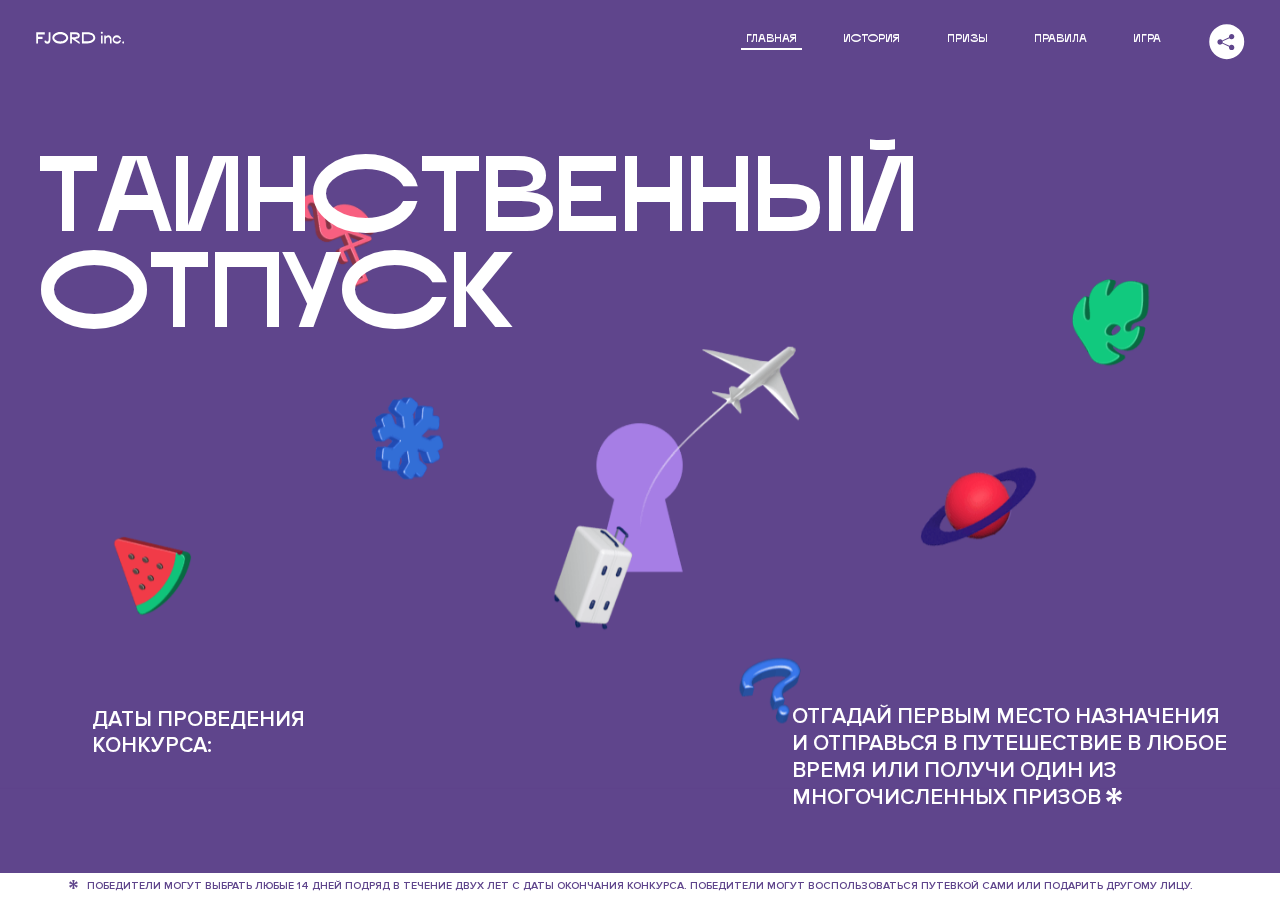
==== 12/index.html @ a3491007 ":heavy_check_mark: Сборка #12" ====
<!DOCTYPE html>
<html lang="ru">
<head>
  <meta charset="UTF-8">
  <meta name="description" content="">
  <meta name="viewport" content="width=device-width, initial-scale=1.0">
  <meta http-equiv="X-UA-Compatible" content="ie=edge">
  <title>Mysterious Vacation</title>
  <link rel="stylesheet" href="css/style.min.css">
<link href="css/style.min.css" rel="stylesheet">  <base href="https://htmlacademy-animation.github.io/554481-magic-vacation-1/12/">
</head>
<body>

  <header class="page-header js-header">
    <div class="page-header__wrapper">
      <a href="#" class="page-header__logo" aria-label="Перейти на страницу FJORD.Inc">
        <svg width="100" height="15" viewBox="0 0 100 15" fill="none" xmlns="http://www.w3.org/2000/svg">
          <path d="M0.26 1.4V14H2.276V8.906H7.334V6.44H2.276V3.848H9.872V1.4H0.26ZM12.733 14.36C15.127 14.36 16.243 12.65 16.243 9.5V1.4H14.263V8.96C14.263 11.21 13.723 11.876 12.733 11.876C11.833 11.876 11.473 11.3 11.347 10.58L9.36702 10.94C9.63702 13.046 10.663 14.36 12.733 14.36ZM18.3918 7.7C18.3918 11.372 22.3878 14.36 27.3198 14.36C32.2518 14.36 36.2478 11.372 36.2478 7.7C36.2478 4.028 32.2518 1.04 27.3198 1.04C22.3878 1.04 18.3918 4.028 18.3918 7.7ZM20.6058 7.7C20.6058 5.378 23.6118 3.524 27.3198 3.524C30.9918 3.524 33.9798 5.378 33.9798 7.7C33.9798 10.004 30.9918 11.858 27.3198 11.858C23.6118 11.858 20.6058 10.004 20.6058 7.7ZM40.403 14V8.906H40.799L49.079 14.702V12.38L44.039 8.906H44.201C47.999 8.906 49.277 7.304 49.277 5.162C49.277 3.092 47.999 1.4 44.201 1.4H38.387V14H40.403ZM43.535 3.722C45.785 3.722 47.045 4.136 47.045 5.432C47.045 6.764 45.785 7.034 43.535 7.034H40.403V3.722H43.535ZM51.6936 1.382V14H57.8676C62.7456 14 66.7236 11.534 66.7236 7.7C66.7236 3.848 62.7456 1.382 57.8676 1.382H51.6936ZM53.7096 11.624V3.722H57.5436C61.5396 3.722 64.4916 5.018 64.4916 7.7C64.4916 10.238 61.5396 11.624 57.5436 11.624H53.7096ZM73.1832 14.018H74.9832V5H73.1832V14.018ZM72.9132 1.976C72.9132 2.57 73.3992 3.092 74.0832 3.092C74.7492 3.092 75.2352 2.57 75.2352 1.976C75.2352 1.382 74.7672 0.805999 74.0832 0.805999C73.3812 0.805999 72.9132 1.382 72.9132 1.976ZM76.7867 14H78.5687V9.104C78.7487 8.006 79.5947 6.962 81.0887 6.962C82.1147 6.962 83.2667 7.448 83.2667 9.554V14H85.0487V9.014C85.0487 6.152 83.2307 4.73 81.3587 4.73C79.9187 4.73 79.0727 5.558 78.5687 6.854V5H76.7867V14ZM90.9898 14.27C93.5098 14.27 95.3818 12.506 95.7238 10.328H94.0498C93.7258 11.3 92.6998 12.02 90.9898 12.02C88.8478 12.02 87.7678 10.922 87.7678 9.59C87.7678 8.24 88.8478 6.962 90.9898 6.962C92.7538 6.962 93.7978 7.844 94.0858 8.924H95.7418C95.4358 6.71 93.6178 4.73 90.9898 4.73C88.0918 4.73 86.1298 7.124 86.1298 9.59C86.1298 12.074 88.1278 14.27 90.9898 14.27ZM97.0693 12.938C97.0693 13.658 97.5553 14.144 98.2753 14.144C98.9953 14.144 99.4813 13.658 99.4813 12.938C99.4813 12.2 98.9953 11.714 98.2753 11.714C97.5553 11.714 97.0693 12.2 97.0693 12.938Z" fill="currentColor"></path>
        </svg>
      </a>
      <button class="page-header__toggler js-menu-toggler" type="button" aria-label="Управление мобильным меню"><span>Меню</span></button>
      <nav class="page-header__nav">
        <div class="page-header__menu js-menu" id="menu">
          <ul>
            <li>
              <a class="js-menu-link active" href="#top" data-href="top">главная</a>
            </li>
            <li>
              <a class="js-menu-link" href="#story" data-href="story">история</a>
            </li>
            <li>
              <a class="js-menu-link" href="#prizes" data-href="prizes">призы</a>
            </li>
            <li>
              <a class="js-menu-link" href="#rules" data-href="rules">правила</a>
            </li>
            <li>
              <a class="js-menu-link" href="#game" data-href="game">игра</a>
            </li>
          </ul>
        </div>
        <div class="page-header__social">
          <div class="social-block js-social-block">
            <button class="social-block__toggler" aria-label="Управлять блоком с социальными кнопками">
              <svg width="26" height="22" viewBox="0 0 27 22" fill="none" xmlns="http://www.w3.org/2000/svg">
                <path d="M19.6721 7.43664C21.6273 7.43664 23.213 5.85095 23.213 3.89566C23.213 1.94037 21.6273 0.354675 19.6721 0.354675C17.7168 0.354675 16.1311 1.94037 16.1311 3.89566C16.1311 4.19968 16.1728 4.49178 16.2458 4.77345L7.21751 8.95527C6.57519 8.05214 5.52303 7.46049 4.33078 7.46049C2.37549 7.46049 0.789795 9.04618 0.789795 11.0015C0.789795 12.9568 2.37549 14.5425 4.33078 14.5425C5.52303 14.5425 6.57668 13.9508 7.21751 13.0477L16.2458 17.2295C16.1743 17.5112 16.1311 17.8033 16.1311 18.1073C16.1311 20.0626 17.7168 21.6483 19.6721 21.6483C21.6273 21.6483 23.213 20.0626 23.213 18.1073C23.213 16.152 21.6273 14.5663 19.6721 14.5663C18.4798 14.5663 17.4262 15.158 16.7853 16.0611L7.75701 11.8793C7.82854 11.5976 7.87176 11.3055 7.87176 11.0015C7.87176 10.6974 7.83003 10.4053 7.75701 10.1237L16.7853 5.94186C17.4262 6.84499 18.4783 7.43664 19.6721 7.43664Z" fill="currentColor"></path>
              </svg>
            </button>
            <ul class="social-block__list">
              <li>
                <a class="social-block__link social-block__link--fb" href="#" aria-label="Мы на Facebook">
                  <svg width="8" height="17" viewBox="0 0 8 17" fill="none" xmlns="http://www.w3.org/2000/svg">
                    <path d="M4.24646 16.9899H1.09275L1.05793 8.49828H0V5.30707H1.05793V3.81124C1.05793 1.42084 2.57654 0 5.21735 0H7.41758V3.18585H5.30841C4.28262 3.18585 4.2478 3.48582 4.2478 4.24914V5.30707H7.42964L7.16716 8.49828H4.2478V16.9899H4.24646Z" fill="currentColor"></path>
                  </svg>
                </a>
              </li>
              <li>
                <a class="social-block__link social-block__link--insta" href="#" aria-label="Мы в Instagram">
                  <svg width="15" height="15" viewBox="0 0 15 15" fill="none" xmlns="http://www.w3.org/2000/svg">
                    <path d="M11.0197 0H4.19806C2.14246 0 0.471191 1.66993 0.471191 3.72285V10.5499C0.471191 12.6082 2.14112 14.2727 4.19806 14.2727H11.0197C13.0753 14.2727 14.7466 12.6082 14.7466 10.5499V3.72285C14.7466 1.67127 13.0753 0 11.0197 0ZM11.0197 12.4849H4.19806C3.13076 12.4849 2.26432 11.6158 2.26432 10.5512V3.72419C2.26432 2.65956 3.13076 1.79715 4.19806 1.79715H11.0197C12.087 1.79715 12.9535 2.6609 12.9535 3.72419V10.5512C12.9535 11.6145 12.087 12.4849 11.0197 12.4849Z" fill="currentColor"></path>
                    <path d="M7.60887 3.11084C5.38989 3.11084 3.58203 4.9187 3.58203 7.14036C3.58203 9.35532 5.38989 11.1645 7.60887 11.1645C9.83053 11.1645 11.6357 9.35666 11.6357 7.14036C11.6357 4.9187 9.83053 3.11084 7.60887 3.11084ZM7.60887 9.36871C6.37551 9.36871 5.37784 8.37372 5.37784 7.14036C5.37784 5.90699 6.37551 4.90665 7.60887 4.90665C8.83822 4.90665 9.84259 5.90833 9.84259 7.14036C9.84392 8.37238 8.83822 9.36871 7.60887 9.36871Z" fill="currentColor"></path>
                    <path d="M11.3573 2.35962C10.8256 2.35962 10.3931 2.79752 10.3931 3.32381C10.3931 3.85546 10.8256 4.29336 11.3573 4.29336C11.8862 4.29336 12.3215 3.85546 12.3215 3.32381C12.3215 2.79752 11.8862 2.35962 11.3573 2.35962Z" fill="currentColor"></path>
                  </svg>
                </a>
              </li>
              <li>
                <a class="social-block__link social-block__link--vk" href="#" aria-label="Мы ВКонтакте">
                  <svg width="17" height="10" viewBox="0 0 17 10" fill="none" xmlns="http://www.w3.org/2000/svg">
                    <path d="M14.1234 4.9002C14.1234 4.9002 16.3623 1.72708 16.5866 0.680242C16.6595 0.312285 16.4947 0.103188 16.1069 0.103188C16.1069 0.103188 14.8193 0.103188 14.168 0.103188C13.7235 0.103188 13.5587 0.293278 13.4235 0.579768C13.4235 0.579768 12.3724 2.82553 11.0969 4.24712C10.6861 4.70333 10.4781 4.84318 10.2511 4.84318C10.0646 4.84318 9.98625 4.6911 9.98625 4.27834V0.649016C9.98625 0.147997 9.92545 0.00135496 9.5066 0.00135496H6.39628C6.15578 0.00135496 6.0085 0.134417 6.0085 0.324506C6.0085 0.801084 6.73406 0.908351 6.73406 2.20231V4.87305C6.73406 5.40529 6.70569 5.61575 6.45303 5.61575C5.78016 5.61575 4.19528 3.30618 3.30623 0.678887C3.12923 0.145282 2.93737 0 2.43475 0H0.486409C0.205373 0 0 0.190085 0 0.476576C0 0.991172 0.60666 3.40801 2.99277 6.64358C4.59927 8.8201 6.70569 10 8.60269 10C9.76196 10 10.0416 9.80312 10.0416 9.31432V7.63883C10.0416 7.22607 10.2065 7.04956 10.4429 7.04956C10.7078 7.04956 11.1847 7.13238 12.2805 8.22268C13.5843 9.47862 13.6762 10 14.3896 10H16.5676C16.7919 10 17 9.89273 17 9.52342C17 9.02919 16.3623 8.15343 15.384 7.10659C14.9801 6.56755 14.3302 5.98914 14.1248 5.72301C13.8275 5.40801 13.9154 5.23014 14.1234 4.9002Z" fill="currentColor"></path>
                  </svg>
                </a>
              </li>
            </ul>
          </div>
        </div>
      </nav>
    </div>
  </header>

  <main class="page-content">

    <section class="animation-screen"></section>

    <section class="screen screen--hidden screen--intro js-scrollspy" id="top">
      <div class="screen__wrapper">
        <div class="intro">
          <h1 class="intro__title">Таинственный отпуск</h1>
          <div class="intro__content">
            <div class="intro__info">
              <p class="intro__label">Даты проведения конкурса:</p>
              <p class="intro__date">01 — 31.05 / 2020</p>
            </div>
            <div class="intro__message">
              <p>
                Отгадай первым место назначения и&nbsp;отправься в&nbsp;путешествие в&nbsp;любое время или получи один из многочисленных призов
                <svg width="16" height="16" viewBox="0 0 10 10" fill="none" xmlns="http://www.w3.org/2000/svg">
                  <path d="M0 6.35337L3.90271 4.99012L0 3.64663L1.34615 1.32374L4.44287 4.01073L3.67364 0H6.34615L5.57692 4.01073L8.65385 1.32374L10 3.64663L6.13405 4.99012L10 6.35337L8.65385 8.65651L5.57692 5.98927L6.34615 10H3.67364L4.44287 5.96952L1.34615 8.65651L0 6.35337Z" fill="currentColor"></path>
                </svg>
              </p>
            </div>
          </div>
        </div>
      </div>
      <div class="screen__footer js-footer">
        <button class="screen__footer-enlarge js-footer-toggler" type="button" aria-label="Показать сообщение">
          <svg width="10" height="10" viewBox="0 0 10 10" fill="none" xmlns="http://www.w3.org/2000/svg">
            <path d="M0 6.35337L3.90271 4.99012L0 3.64663L1.34615 1.32374L4.44287 4.01073L3.67364 0H6.34615L5.57692 4.01073L8.65385 1.32374L10 3.64663L6.13405 4.99012L10 6.35337L8.65385 8.65651L5.57692 5.98927L6.34615 10H3.67364L4.44287 5.96952L1.34615 8.65651L0 6.35337Z" fill="currentColor"></path>
          </svg>
        </button>
        <button class="screen__footer-collapse js-footer-toggler" type="button" aria-label="Скрыть сообщение">
          <svg width="13" height="13" viewBox="0 0 13 13" fill="none" xmlns="http://www.w3.org/2000/svg">
            <line x1="12.3536" y1="0.353553" x2="0.738349" y2="11.9688" stroke="currentColor"></line>
            <line x1="0.738319" y1="0.539925" x2="12.3535" y2="12.1551" stroke="currentColor"></line>
          </svg>
        </button>
        <div class="screen__footer-wrapper">
          <div class="screen__footer-announce">
            <p class="screen__footer-label">Даты проведения конкурса:</p>
            <p class="screen__footer-date">01 — 31.05 / 2020</p>
          </div>
          <div class="screen__footer-note">
            <p>
              <svg width="10" height="10" viewBox="0 0 10 10" fill="none" xmlns="http://www.w3.org/2000/svg">
                <path d="M0 6.35337L3.90271 4.99012L0 3.64663L1.34615 1.32374L4.44287 4.01073L3.67364 0H6.34615L5.57692 4.01073L8.65385 1.32374L10 3.64663L6.13405 4.99012L10 6.35337L8.65385 8.65651L5.57692 5.98927L6.34615 10H3.67364L4.44287 5.96952L1.34615 8.65651L0 6.35337Z" fill="currentColor"></path>
              </svg>
              <span>Победители могут выбрать любые 14 дней подряд в&nbsp;течение двух лет с&nbsp;даты окончания конкурса. Победители могут воспользоваться путевкой сами или подарить другому лицу.</span>
            </p>
          </div>
        </div>
      </div>
    </section>

    <section class="screen screen--hidden screen--story js-scrollspy" id="story">

      <div class="slider swiper-container js-slider">

        <div class="swiper-wrapper">

          <div class="slider__item swiper-slide">
            <h2 class="slider__item-title">История</h2>
            <p class="slider__item-text">Джеймс Таргет был основателем компании &laquo;Fjord Inc.&raquo;. С&nbsp;1965 года &laquo;Fjord Inc.&raquo; прославилась надёжными и&nbsp;удобными чемоданами и&nbsp;аксессуарами для туристов.</p>
          </div>

          <div class="slider__item swiper-slide">
            <p class="slider__item-text">Когда Джеймсу было 7&nbsp;лет, в&nbsp;их&nbsp;доме гостил дядюшка и&nbsp;развлекал детей рассказами о&nbsp;своей поездке в&nbsp;место, показавшееся малышу Таргету невероятным. Тогда Джеймс решил, что однажды посетит его, но&nbsp;не&nbsp;будет рассказывать о&nbsp;мечте, пока не&nbsp;осуществит.</p>
          </div>

          <div class="slider__item swiper-slide">
            <p class="slider__item-text">Джеймс Таргет стал увлеченным путешественником. Он&nbsp;посетил 5&nbsp;континентов, 126&nbsp;стран.</p>
          </div>

          <div class="slider__item swiper-slide">
            <p class="slider__item-text">Он&nbsp;сплавлялся по&nbsp;Амазонке и&nbsp;погружался в&nbsp;пещеры Франции, медитировал в&nbsp;горах Тибета и&nbsp;пожимал руку вождя племени Акугауа.</p>
          </div>

          <div class="slider__item swiper-slide">
            <p class="slider__item-text">Из&nbsp;своих поездок Джеймс Таргет привозил идеи, как сделать свои чемоданы &laquo;Fjord Inc.&raquo; удобными и&nbsp;приспособленными к&nbsp;разным дорожным условиям.</p>
          </div>

          <div class="slider__item swiper-slide">
            <p class="slider__item-text">Всё это время Джеймс не&nbsp;оставлял идею поездки своей мечты. Однако, как только он&nbsp;брался за&nbsp;планирование, возникали препятствия, не&nbsp;позволяющие отправиться туда.</p>
          </div>

          <div class="slider__item swiper-slide">
            <p class="slider__item-text">В&nbsp;возрасте 67&nbsp;лет Джеймс Таргет попал под лавину и&nbsp;погиб. В&nbsp;своём завещании он&nbsp;поручил отправить в&nbsp;заветное путешествие трёх смельчаков, единых с&nbsp;ним духом.</p>
          </div>

          <div class="slider__item swiper-slide">
            <p class="slider__item-text">Тех, кто сможет узнать таинственное место, задавая вопросы специально обученному ИИ&nbsp;&laquo;Соне&raquo;, ждет фантастическое путешествие.</p>
          </div>
        </div>
        <div class="slider__controls">
          <button class="slider__control slider__control--prev js-control-prev" type="button" aria-label="Показать предыдущую историю">
            <svg width="12" height="22" viewBox="0 0 12 22" fill="none" xmlns="http://www.w3.org/2000/svg">
              <path d="M11 1L1 11L11 21" stroke="currentColor" stroke-width="2" stroke-linejoin="round"></path>
            </svg>
          </button>
          <button class="slider__control slider__control--next js-control-next" type="button" aria-label="Показать следующую историю">
            <svg width="12" height="22" viewBox="0 0 12 22" fill="none" xmlns="http://www.w3.org/2000/svg">
              <path d="M1 1L11 11L1 21" stroke="currentColor" stroke-width="2" stroke-linejoin="round"></path>
            </svg>
          </button>
        </div>
        <div class="slider__pagination swiper-pagination"></div>
      </div>
    </section>

    <section class="screen screen--hidden screen--prizes js-scrollspy" id="prizes">
      <div class="screen__wrapper">
        <div class="prizes">
          <h2 class="prizes__title">ПРизы</h2>
          <div class="prizes__lead">
            <p>Найди ответ и&nbsp;получи один из&nbsp;призов:</p>
          </div>
          <ul class="prizes__list">
            <li id="journeys" class="prizes__item prizes__item--journeys prizes__item--translate prizes__item--hide-desc">
              <div class="prizes__icon">
                <svg xmlns="http://www.w3.org/2000/svg" xmlns:xlink="http://www.w3.org/1999/xlink" viewBox="0 0 350 330">
                  <animate id="journeysAnimation" begin="indefinite"></animate>
                  <g id="background">
                    <path d="M289.94 327.88H244.88L212.8 296.58C212.459 296.292 212.027 296.134 211.58 296.134C211.133 296.134 210.701 296.292 210.36 296.58L200.16 306.81C199.847 307.08 199.448 307.229 199.035 307.229C198.622 307.229 198.223 307.08 197.91 306.81L178.91 286.64C178.477 286.273 177.928 286.072 177.36 286.072C176.792 286.072 176.243 286.273 175.81 286.64L149.39 312.28C149.078 312.552 148.679 312.702 148.265 312.702C147.851 312.702 147.452 312.552 147.14 312.28L144.51 309.36C144.195 309.071 143.783 308.911 143.355 308.911C142.927 308.911 142.515 309.071 142.2 309.36L124.63 329H80.78" fill="none" stroke="#fff" stroke-linecap="round" stroke-miterlimit="10" stroke-width="2">
                      <animate attributeName="d" dur="0.5s" begin="cabinMove.begin + 2s" values="M 289.94 327.88 L 244.88 327.88 L 212.8 296.58 C 212.459 296.292 212.027 296.134 211.58 296.134 C 211.133 296.134 210.701 296.292 210.36 296.58 L 200.16 306.81 C 199.848 307.08 199.448 307.229 199.035 307.229 C 198.622 307.229 198.222 307.08 197.91 306.81 C 191.577 300.087 185.243 293.363 178.91 286.64 C 178.477 286.274 177.927 286.072 177.36 286.072 C 176.793 286.072 176.243 286.274 175.81 286.64 C 167.003 295.187 158.197 303.733 149.39 312.28 C 149.079 312.552 148.679 312.702 148.265 312.702 C 147.851 312.702 147.451 312.552 147.14 312.28 C 146.263 311.307 145.387 310.333 144.51 309.36 C 144.195 309.071 143.782 308.911 143.355 308.911 C 142.928 308.911 142.515 309.071 142.2 309.36 C 136.343 315.907 130.487 322.453 124.63 329 L 80.78 329;
                          M 289.94 328 L 271.982 328 L 254.024 328 C 248.038 328 242.052 328 236.066 328 C 230.08 328 224.094 328 218.108 328 L 200.15 328 C 199.29 328 198.59 328 197.9 328 C 191.567 328 185.233 328 178.9 328 C 178.525 328 178.198 328 177.905 328 C 177.612 328 177.353 328 177.114 328 C 176.874 328 176.655 328 176.44 328 C 176.226 328 176.018 328 175.8 328 C 165.033 328 154.267 328 143.5 328 C 143.282 328 143.085 328 142.904 328 C 142.722 328 142.557 328 142.403 328 C 142.249 328 142.106 328 141.97 328 C 141.834 328 141.704 328 141.575 328 C 141.447 328 141.32 328 141.19 328 L 80.78 328" fill="freeze"></animate>
                    </path>
                  </g>
                  <g id="clouds">
                    <g id="left">
                      <animate attributeType="CSS" attributeName="opacity" values="0; 1; 0" dur="1.5s" begin="cabinMove.begin" fill="freeze"></animate>
                      <path d="M236.18 105.66H299.09" stroke="white" stroke-width="2" stroke-miterlimit="10" stroke-linecap="round" fill="none">
                        <animateTransform attributeName="transform" type="translate" values="0 0; -200 0" dur="1.5s" begin="cabinMove.begin" fill="freeze"></animateTransform>
                      </path>
                      <path d="M209 95.4H244.29C244.29 92.1113 245.596 88.9573 247.922 86.6319C250.247 84.3064 253.401 83 256.69 83C259.979 83 263.133 84.3064 265.458 86.6319C267.784 88.9573 269.09 92.1113 269.09 95.4H287.02" stroke="white" stroke-width="2" stroke-miterlimit="10" stroke-linecap="round" fill="none">
                        <animateTransform attributeName="transform" type="translate" values="0 0; -210 0" dur="1.5s" begin="cabinMove.begin" fill="freeze"></animateTransform>
                      </path>
                    </g>
                    <g id="right" opacity="0">
                      <animate attributeType="CSS" attributeName="opacity" values="0; 1; 0;" dur="1.5s" begin="cabinMove.begin + 1s" fill="freeze"></animate>
                      <path d="M258.96 93.19H298.74" stroke="white" stroke-width="2" stroke-miterlimit="10" stroke-linecap="round">
                        <animateTransform attributeName="transform" type="translate" values="0 0; -210 0" dur="1.5s" begin="cabinMove.begin + 1s" fill="freeze"></animateTransform>
                      </path>
                      <path d="M278.75 82.91H251.39C251.39 79.6213 250.084 76.4673 247.758 74.1419C245.433 71.8164 242.279 70.51 238.99 70.51C235.701 70.51 232.547 71.8164 230.222 74.1419C227.896 76.4673 226.59 79.6213 226.59 82.91H208.65" stroke="white" stroke-width="2" stroke-miterlimit="10" stroke-linecap="round" fill="none">
                        <animateTransform attributeName="transform" type="translate" values="0 0; -200 0" dur="1.5s" begin="cabinMove.begin + 1s" fill="freeze"></animateTransform>
                      </path>
                      <path d="M287.01 82.91H309.21" stroke="white" stroke-width="2" stroke-miterlimit="10" stroke-linecap="round">
                        <animateTransform attributeName="transform" type="translate" values="0 0; -200 0" dur="1.5s" begin="cabinMove.begin + 1s" fill="freeze"></animateTransform>
                      </path>
                    </g>
                  </g>
                  <g id="cabin">
                    <animateTransform id="cabinMove" attributeName="transform" type="scale" values="1 1; 1 0.99; 1 1" dur="1.4s" repeatCount="2" fill="freeze" begin="journeysAnimation.begin"></animateTransform>
                    <path id="cabin" d="M175.44 249.28H223.8C226.863 249.278 229.831 248.216 232.201 246.275C234.57 244.334 236.195 241.633 236.8 238.63L240.54 220.31H172.36V246.2C172.363 247.016 172.688 247.798 173.265 248.375C173.842 248.952 174.624 249.277 175.44 249.28V249.28Z" stroke="white" fill="none" stroke-width="2" stroke-linecap="round" stroke-linejoin="round">
                      <animate attributeType="CSS" attributeName="opacity" values="1; 0" dur="0.3s" begin="cabinMove.begin + 2s" fill="freeze"></animate>
                    </path>
                    <path id="door" d="M235.79,241.69h-9.22a8.31,8.31,0,0,1-8.28-8.31V220.31" fill="none" stroke="#fff" stroke-linecap="round" stroke-miterlimit="10" stroke-width="2">
                      <animate attributeType="CSS" attributeName="opacity" values="1; 0" dur="0.3s" begin="cabinMove.begin + 2s" fill="freeze"></animate>
                    </path>
                    <path id="left-window" d="M185.64 231.88h-2.05a3.45 3.45 0 00-3.43 3.45v2.92a3.45 3.45 0 003.43 3.45h2.05a3.45 3.45 0 003.43-3.45v-2.92a3.45 3.45 0 00-3.43-3.45z" fill="none" stroke="#fff" stroke-linecap="round" stroke-linejoin="round" stroke-width="2">
                      <animate attributeType="CSS" attributeName="opacity" values="1; 0" dur="0.3s" begin="cabinMove.begin + 2s" fill="freeze"></animate>
                    </path>
                    <path id="right-window" d="M204.25 231.88h-2.05a3.45 3.45 0 00-3.43 3.45v2.92a3.45 3.45 0 003.43 3.45h2.05a3.45 3.45 0 003.43-3.45v-2.92a3.44 3.44 0 00-3.43-3.45z" fill="none" stroke="white" stroke-width="2" stroke-linecap="round" stroke-linejoin="round">
                      <animate attributeName="d" begin="cabinMove.begin + 2s" dur="0.5s" values="M 204.25 233.502 C 204.25 233.394 204.25 233.286 204.25 233.178 L 204.25 232.853 C 204.25 232.745 204.25 232.637 204.25 232.529 C 204.25 232.421 204.25 232.313 204.25 232.204 L 204.25 231.88 C 204.25 231.88 204.25 231.88 204.25 231.88 C 203.567 231.88 202.883 231.88 202.2 231.88 L 202.2 234.8 C 202.883 234.8 203.567 234.8 204.25 234.8 C 204.25 234.692 204.25 234.584 204.25 234.476 L 204.25 234.151 L 204.25 233.827 C 204.25 233.719 204.25 233.61 204.25 233.502;
                          M 245.484 220.254 C 242.202 216.961 240.355 212.499 240.35 207.85 L 240.35 170 C 240.355 165.351 242.202 160.889 245.484 157.596 C 248.765 154.303 253.221 152.441 257.87 152.42 L 275 152.42 C 279.647 152.444 284.1 154.307 287.38 157.6 C 290.659 160.892 292.505 165.353 292.51 170 L 292.51 207.83 C 292.507 212.48 290.663 216.944 287.384 220.24 C 284.105 223.537 279.65 225.404 275 225.43 L 275 225.43 L 257.87 225.43 C 253.221 225.409 248.765 223.547 245.484 220.254" fill="freeze"></animate>
                    </path>
                  </g>
                  <g id="wind">
                    <animate attributeType="CSS" attributeName="opacity" values="1; 0" dur="0.3s" begin="cabinMove.begin + 2.1s" fill="freeze"></animate>
                    <line x1="106.25" y1="179.49" x2="84.05" y2="179.49" fill="none" stroke="#fff" stroke-linecap="round" stroke-miterlimit="10" stroke-width="2">
                      <animate repeatCount="indefinite" attributeName="x2" dur="0.2s" begin="cabinMove.begin" values="84.05; 90; 84.05"></animate>
                    </line>
                    <line x1="106.25" y1="201.23" x2="84.05" y2="201.23" fill="none" stroke="#fff" stroke-linecap="round" stroke-miterlimit="10" stroke-width="2">
                      <animate repeatCount="indefinite" attributeName="x2" dur="0.2s" begin="cabinMove.begin + 0.1s" values="84.05; 90; 84.05"></animate>
                    </line>
                    <line x1="106.25" y1="190.98" x2="68.77" y2="190.98" fill="none" stroke="#fff" stroke-linecap="round" stroke-miterlimit="10" stroke-width="2">
                      <animate repeatCount="indefinite" attributeName="x2" dur="0.2s" begin="cabinMove.begin + 0.1s" values="68.77; 72; 68.77"></animate>
                    </line>
                  </g>
                  <g id="backTail">
                    <animate attributeType="CSS" attributeName="opacity" values="1; 0" dur="0.3s" begin="cabinMove.begin + 2.1s" fill="freeze"></animate>
                    <animateTransform attributeName="transform" type="translate" values="0 0; 0 -3; 0 0; 0 3; 0 0" dur="2s" repeatCount="2" begin="cabinMove.begin"></animateTransform>
                    <path d="M123.23,173.34h9.16a3.29,3.29,0,0,1,3.29,3.3v5.71a3.29,3.29,0,0,1-3.29,3.3H115.57a1.32,1.32,0,0,1-1.32-1.32v-2a9,9,0,0,1,9-9" fill="#068e4d"></path>
                    <path d="M123.23,173.34h9.16a3.29,3.29,0,0,1,3.29,3.3v5.71a3.29,3.29,0,0,1-3.29,3.3H115.57a1.32,1.32,0,0,1-1.32-1.32v-2A9,9,0,0,1,123.23,173.34Z" fill="none" stroke="#fff" stroke-linecap="round" stroke-linejoin="round" stroke-width="2"></path>
                    <path d="M123.23,207.39h9.16a3.29,3.29,0,0,0,3.29-3.3v-5.71a3.29,3.29,0,0,0-3.29-3.3H115.57a1.32,1.32,0,0,0-1.32,1.32v2a9,9,0,0,0,9,9" fill="#068e4d"></path>
                    <path d="M123.23,207.39h9.16a3.29,3.29,0,0,0,3.29-3.3v-5.71a3.29,3.29,0,0,0-3.29-3.3H115.57a1.32,1.32,0,0,0-1.32,1.32v2A9,9,0,0,0,123.23,207.39Z" fill="none" stroke="#fff" stroke-linecap="round" stroke-linejoin="round" stroke-width="2"></path>
                    <path d="M123.23,173.34h9.16a3.29,3.29,0,0,1,3.29,3.3v5.71a3.29,3.29,0,0,1-3.29,3.3H115.57a1.32,1.32,0,0,1-1.32-1.32v-2a9,9,0,0,1,9-9" fill="#068e4d"></path>
                    <path d="M123.23,173.34h9.16a3.29,3.29,0,0,1,3.29,3.3v5.71a3.29,3.29,0,0,1-3.29,3.3H115.57a1.32,1.32,0,0,1-1.32-1.32v-2A9,9,0,0,1,123.23,173.34Z" fill="none" stroke="#fff" stroke-linecap="round" stroke-linejoin="round" stroke-width="2"></path>
                    <path d="M123.23,207.39h9.16a3.29,3.29,0,0,0,3.29-3.3v-5.71a3.29,3.29,0,0,0-3.29-3.3H115.57a1.32,1.32,0,0,0-1.32,1.32v2a9,9,0,0,0,9,9" fill="#068e4d"></path>
                    <path d="M123.23,207.39h9.16a3.29,3.29,0,0,0,3.29-3.3v-5.71a3.29,3.29,0,0,0-3.29-3.3H115.57a1.32,1.32,0,0,0-1.32,1.32v2A9,9,0,0,0,123.23,207.39Z" fill="none" stroke="#fff" stroke-linecap="round" stroke-linejoin="round" stroke-width="2"></path>
                  </g>
                  <g id="baloon">
                    <animate attributeType="CSS" attributeName="opacity" values="1; 0" dur="0.3s" begin="cabinMove.begin + 2.1s" fill="freeze"></animate>
                    <path d="M205,227.08c43.38,0,74.86-15.55,74.86-37s-31.48-37-74.86-37c-27.94,0-55.36,13.53-73.46,24.87a14.3,14.3,0,0,0,0,24.21c18.09,11.33,45.52,24.87,73.46,24.87" fill="#068e4d"></path>
                    <path d="M205,227.08c43.38,0,74.86-15.55,74.86-37s-31.48-37-74.86-37c-27.94,0-55.36,13.53-73.46,24.87a14.3,14.3,0,0,0,0,24.21C149.63,213.54,177.06,227.08,205,227.08Z" fill="none" stroke="#fff" stroke-width="2"></path>
                    <path d="M204.99 190.43C176.76 190.43 148.93 181.85 132.19 186.09C128.24 187.09 126.19 188.75 126.11 190.43C126.028 188.159 126.546 185.908 127.612 183.901C128.678 181.894 130.253 180.204 132.18 179C148.92 168.5 176.76 154.32 204.99 154.32C249.8 154.32 278.63 170.32 278.63 190.07C278.63 190.19 278.63 190.31 278.63 190.44C278.26 182.49 249.52 190.43 204.99 190.43Z" fill="#36E69A"></path>
                    <path d="M132.18,186.12c16.74-4.27,44.58-10,72.81-10,44.53,0,73.26,6.43,73.61,14.38,0,0.17,0,.34,0,0.51-0.85,7.86-29.45,14.17-73.6,14.17-28.23,0-56.07-5.76-72.81-10-3.79-1-5.79-2.53-6-4.13l0-.51c0.13-1.69,2.15-3.36,6.1-4.37" fill="#25b774">
                      <animate attributeName="d" dur="2s" begin="cabinMove.begin" repeatCount="2" values="M 132.18 186.12 C 148.92 181.85 176.76 176.12 204.99 176.12 C 249.52 176.12 278.25 182.55 278.6 190.5 C 278.6 190.67 278.6 190.84 278.6 191.01 C 277.75 198.87 249.15 205.18 205 205.18 C 176.77 205.18 148.93 199.42 132.19 195.18 C 128.4 194.18 126.4 192.65 126.19 191.05 L 126.19 190.54 C 126.32 188.85 128.34 187.18 132.29 186.17;
                          M 131.99 186 C 148.73 181.73 175.27 184 203.5 184 C 248.03 184 278.06 182.43 278.41 190.38 C 278.41 190.55 278.41 190.72 278.41 190.89 C 277.56 198.75 247.66 213.06 203.51 213.06 C 175.28 213.06 148.74 199.3 132 195.06 C 128.21 194.06 126.21 192.53 126 190.93 L 126 190.42 C 126.13 188.73 128.15 187.06 132.1 186.05;
                          M 132.18 186.12 C 148.92 181.85 176.76 176.12 204.99 176.12 C 249.52 176.12 278.25 182.55 278.6 190.5 C 278.6 190.67 278.6 190.84 278.6 191.01 C 277.75 198.87 249.15 205.18 205 205.18 C 176.77 205.18 148.93 199.42 132.19 195.18 C 128.4 194.18 126.4 192.65 126.19 191.05 L 126.19 190.54 C 126.32 188.85 128.34 187.18 132.29 186.17;
                          M 131.99 186 C 148.73 181.73 176.77 170 205 170 C 249.53 170 278.06 182.43 278.41 190.38 C 278.41 190.55 278.41 190.72 278.41 190.89 C 277.56 198.75 249.16 199.06 205.01 199.06 C 176.78 199.06 148.74 199.3 132 195.06 C 128.21 194.06 126.21 192.53 126 190.93 L 126 190.42 C 126.13 188.73 128.15 187.06 132.1 186.05;
                          M 132.18 186.12 C 148.92 181.85 176.76 176.12 204.99 176.12 C 249.52 176.12 278.25 182.55 278.6 190.5 C 278.6 190.67 278.6 190.84 278.6 191.01 C 277.75 198.87 249.15 205.18 205 205.18 C 176.77 205.18 148.93 199.42 132.19 195.18 C 128.4 194.18 126.4 192.65 126.19 191.05 L 126.19 190.54 C 126.32 188.85 128.34 187.18 132.29 186.17" fill="freeze"></animate>
                    </path>
                  </g>
                  <g id="frontTail">
                    <animate attributeType="CSS" attributeName="opacity" values="1; 0" dur="0.3s" begin="cabinMove.begin + 2.1s" fill="freeze"></animate>
                    <animateTransform attributeName="transform" type="translate" values="0 0; 0 3; 0 0; 0 -3; 0 0" dur="2s" repeatCount="2" begin="cabinMove.begin"></animateTransform>
                    <path d="M123.23,173.34h9.16a3.29,3.29,0,0,1,3.29,3.3v5.71a3.29,3.29,0,0,1-3.29,3.3H115.57a1.32,1.32,0,0,1-1.32-1.32v-2a9,9,0,0,1,9-9" fill="#068e4d"></path>
                    <path d="M123.23,173.34h9.16a3.29,3.29,0,0,1,3.29,3.3v5.71a3.29,3.29,0,0,1-3.29,3.3H115.57a1.32,1.32,0,0,1-1.32-1.32v-2A9,9,0,0,1,123.23,173.34Z" fill="none" stroke="#fff" stroke-linecap="round" stroke-linejoin="round" stroke-width="2"></path>
                    <path d="M123.23,207.39h9.16a3.29,3.29,0,0,0,3.29-3.3v-5.71a3.29,3.29,0,0,0-3.29-3.3H115.57a1.32,1.32,0,0,0-1.32,1.32v2a9,9,0,0,0,9,9" fill="#068e4d"></path>
                    <path d="M123.23,207.39h9.16a3.29,3.29,0,0,0,3.29-3.3v-5.71a3.29,3.29,0,0,0-3.29-3.3H115.57a1.32,1.32,0,0,0-1.32,1.32v2A9,9,0,0,0,123.23,207.39Z" fill="none" stroke="#fff" stroke-linecap="round" stroke-linejoin="round" stroke-width="2"></path>
                    <path d="M123.23,173.34h9.16a3.29,3.29,0,0,1,3.29,3.3v5.71a3.29,3.29,0,0,1-3.29,3.3H115.57a1.32,1.32,0,0,1-1.32-1.32v-2a9,9,0,0,1,9-9" fill="#068e4d"></path>
                    <path d="M123.23,173.34h9.16a3.29,3.29,0,0,1,3.29,3.3v5.71a3.29,3.29,0,0,1-3.29,3.3H115.57a1.32,1.32,0,0,1-1.32-1.32v-2A9,9,0,0,1,123.23,173.34Z" fill="none" stroke="#fff" stroke-linecap="round" stroke-linejoin="round" stroke-width="2"></path>
                    <path d="M123.23,207.39h9.16a3.29,3.29,0,0,0,3.29-3.3v-5.71a3.29,3.29,0,0,0-3.29-3.3H115.57a1.32,1.32,0,0,0-1.32,1.32v2a9,9,0,0,0,9,9" fill="#068e4d"></path>
                    <path d="M123.23,207.39h9.16a3.29,3.29,0,0,0,3.29-3.3v-5.71a3.29,3.29,0,0,0-3.29-3.3H115.57a1.32,1.32,0,0,0-1.32,1.32v2A9,9,0,0,0,123.23,207.39Z" fill="none" stroke="#fff" stroke-linecap="round" stroke-linejoin="round" stroke-width="2"></path>
                  </g>
                  <g id="scene2" opacity="0">
                    <animate id="scene" attributeType="CSS" attributeName="opacity" values="0; 1" dur="0.2s" begin="cabinMove.begin + 2.5s" fill="freeze"></animate>
                    <defs>
                      <clipPath id="window">
                        <path d="M275,225.43H257.87a17.6,17.6,0,0,1-17.52-17.58V170a17.6,17.6,0,0,1,17.52-17.58H275A17.6,17.6,0,0,1,292.51,170v37.83A17.61,17.61,0,0,1,275,225.43Z"></path>
                      </clipPath>
                    </defs>
                    <g id="skiing">
                      <animateTransform attributeName="transform" type="translate" values="-100 0; 0 0" dur="0.2s" begin="cabinMove.begin + 2.5s"></animateTransform>
                      <path d="M91.14,327.79a2.2,2.2,0,0,1-2-2.36l13.66-193.17c1.1-15.49-4.8-21.92-8.75-24.47a1.35,1.35,0,0,1,.53-2.45C103,104,122.18,104,120,134.19L106.43,326.67a2.2,2.2,0,0,1-2.35,2Z" fill="#fff"></path>
                      <path d="M124.5,328.17a2.2,2.2,0,0,1-2.17-2.23l2.24-193.63c0.19-15.53-6.07-21.61-10.16-23.91a1.35,1.35,0,0,1,.39-2.47c8.36-1.9,27.49-3,27.15,27.28l-2.25,192.93a2.2,2.2,0,0,1-2.22,2.18Z" fill="#fff"></path>
                    </g>
                    <g clip-path="url(#window)">
                      <g id="clouds" transform="translate(220 160)" opacity="0">
                        <animate attributeType="CSS" attributeName="opacity" values="0; 1; 1; 1; 0" dur="2.5s" begin="scene.end" repeatCount="indefinite" fill="freeze"></animate>
                        <animateTransform attributeName="transform" type="translate" values="220 160; 0 160" dur="2.5s" repeatCount="indefinite" begin="scene.end" fill="freeze"></animateTransform>
                        <line x1="28.18" y1="38.34" x2="91.09" y2="38.34" fill="none" stroke="#fff" stroke-linecap="round" stroke-miterlimit="10" stroke-width="2"></line>
                        <path d="M41.77,97.54H77.06a12.4,12.4,0,1,1,24.8,0h17.93" transform="translate(-40.77 -69.46)" fill="none" stroke="#fff" stroke-linecap="round" stroke-miterlimit="10" stroke-width="2"></path>
                        <line x1="218.19" y1="23.72" x2="257.97" y2="23.72" fill="none" stroke="#fff" stroke-linecap="round" stroke-miterlimit="10" stroke-width="2"></line>
                        <path d="M278.75,82.91H251.39a12.4,12.4,0,1,0-24.8,0H208.65" transform="translate(-40.77 -69.46)" fill="none" stroke="#fff" stroke-linecap="round" stroke-miterlimit="10" stroke-width="2"></path>
                        <line x1="246.24" y1="13.45" x2="268.43" y2="13.45" fill="none" stroke="#fff" stroke-linecap="round" stroke-miterlimit="10" stroke-width="2"></line>
                      </g>
                    </g>
                    <g id="chair">
                      <animateTransform attributeName="transform" type="translate" values="-100 0; 0 0" dur="0.2s" begin="cabinMove.begin + 2.5s"></animateTransform>
                      <path d="M257.5,259.82H196.76V245.63h55.09a9.92,9.92,0,0,1,9.9,9.93,4.26,4.26,0,0,1-4.25,4.25" fill="#a67ee5"></path>
                      <path d="M257.5,259.82H196.76V245.63h55.09a9.92,9.92,0,0,1,9.9,9.93A4.26,4.26,0,0,1,257.5,259.82Z" fill="none" stroke="#fff" stroke-miterlimit="10" stroke-width="2"></path>
                      <polygon points="185.47 328.31 171.5 328.31 165.19 286.72 179.16 286.72 185.47 328.31" fill="#a67ee5"></polygon>
                      <polygon points="185.47 328.31 171.5 328.31 165.19 286.72 179.16 286.72 185.47 328.31" fill="none" stroke="#fff" stroke-miterlimit="10" stroke-width="2"></polygon>
                      <polygon points="235.03 328.31 221.06 328.31 214.76 286.72 228.72 286.72 235.03 328.31" fill="#a67ee5"></polygon>
                      <polygon points="235.03 328.31 221.06 328.31 214.76 286.72 228.72 286.72 235.03 328.31" fill="none" stroke="#fff" stroke-miterlimit="10" stroke-width="2"></polygon>
                      <path d="M281.33,272.45H225.44a5.59,5.59,0,0,1-5.53-4.77l-10.86-72.24a17.71,17.71,0,0,0-12.49-31.31H141.48L141.16,267l15.77,23.35,47.19,8.39a12.3,12.3,0,0,0,4.22.75h73a13.53,13.53,0,0,0,0-27.06" fill="#a67ee5"></path>
                      <path d="M281.33,272.45H225.44a5.59,5.59,0,0,1-5.53-4.77l-10.86-72.24a17.71,17.71,0,0,0-12.49-31.31H141.48L141.16,267l15.77,23.35,47.19,8.39a12.3,12.3,0,0,0,4.22.75h73A13.53,13.53,0,0,0,281.33,272.45Z" fill="none" stroke="#fff" stroke-miterlimit="10" stroke-width="2"></path>
                      <path d="M162.42,267.69l-10.86-72.24a17.71,17.71,0,1,0-29-13.61,18,18,0,0,0,.79,5.25L138.65,289a12.36,12.36,0,0,0,12.21,10.54h73a13.53,13.53,0,0,0,0-27.05H167.95a5.62,5.62,0,0,1-5.53-4.78" fill="#a67ee5"></path>
                      <path d="M162.42,267.69l-10.86-72.24a17.71,17.71,0,1,0-29-13.61,18,18,0,0,0,.79,5.25L138.65,289a12.36,12.36,0,0,0,12.21,10.54h73a13.53,13.53,0,0,0,0-27.05H167.95A5.62,5.62,0,0,1,162.42,267.69Z" fill="none" stroke="#fff" stroke-miterlimit="10" stroke-width="2"></path>
                      <path d="M206.26,259.82h-72l-2.13-14.19H200.6a9.92,9.92,0,0,1,9.9,9.93,4.26,4.26,0,0,1-4.25,4.25" fill="#a67ee5"></path>
                      <path d="M206.26,259.82h-72l-2.13-14.19H200.6a9.92,9.92,0,0,1,9.9,9.93A4.26,4.26,0,0,1,206.26,259.82Z" fill="none" stroke="#fff" stroke-miterlimit="10" stroke-width="2"></path>
                      <line x1="151.57" y1="195.44" x2="209.05" y2="195.44" fill="none" stroke="#fff" stroke-linecap="round" stroke-miterlimit="10" stroke-width="2"></line>
                    </g>
                    <g id="plant">
                      <animateTransform attributeName="transform" type="translate" values="-200 0; 0 0" dur="0.2s" begin="cabinMove.begin + 2.5s"></animateTransform>
                      <animateTransform attributeName="transform" type="rotate" values="0 150 327; 3 150 327; -3 150 327; 2 150 327; 0 150 327" dur="1s" begin="scene.end" fill="freeze"></animateTransform>
                      <animateTransform attributeName="transform" type="rotate" values="0 150 327; 3 150 327; -3 150 327; 2 150 327; 0 150 327" dur="3s" begin="scene.end + 1s" repeatCount="indefinite" fill="freeze"></animateTransform>
                      <path d="M79.18,194A131,131,0,0,1,94.77,220.9a255,255,0,0,1-20.08-23.55,259,259,0,0,1-17.07-25.88A131.72,131.72,0,0,1,79.18,194" fill="#36e69a"></path>
                      <path d="M80.94,214.39a127.19,127.19,0,0,1,22.8,20.49A242.09,242.09,0,0,1,77.9,219.17a235.86,235.86,0,0,1-23.42-18.7,119.82,119.82,0,0,1,26.46,13.92" fill="#36e69a"></path>
                      <path d="M93.66,205.48a258.38,258.38,0,0,0,10.08,29.39,125.63,125.63,0,0,0-4.5-30.52,135.9,135.9,0,0,0-12.06-29.44,260.33,260.33,0,0,0,6.47,30.57" fill="#36e69a"></path>
                      <path d="M107.32,213.52a250.14,250.14,0,0,0,2.06,30.67,119.93,119.93,0,0,0,3.76-30.05,131.24,131.24,0,0,0-4-31.36,238.1,238.1,0,0,0-1.87,30.74" fill="#25b774"></path>
                      <path d="M83.08,229.56a121.93,121.93,0,0,1,26.29,14.64A225.91,225.91,0,0,1,81.21,235a228.11,228.11,0,0,1-26.37-12.69,113.61,113.61,0,0,1,28.25,7.29" fill="#25b774"></path>
                      <path d="M88.06,243.83A118.11,118.11,0,0,1,115.62,255a211,211,0,0,1-28.78-5.6,220.87,220.87,0,0,1-27.42-9.33,114,114,0,0,1,28.65,3.73" fill="#25b774"></path>
                      <path d="M118.71,224.79a238,238,0,0,0-3.1,30.25,117.11,117.11,0,0,0,8.82-28.54,127.44,127.44,0,0,0,1.42-31.19,213.92,213.92,0,0,0-7.15,29.48" fill="#25b774"></path>
                      <path d="M98.86,262a118.24,118.24,0,0,1,27.07,12.34,212.3,212.3,0,0,1-28.53-6.79,220.78,220.78,0,0,1-27-10.45A114.06,114.06,0,0,1,98.86,262" fill="#068e4d"></path>
                      <path d="M130.27,244.29a236.56,236.56,0,0,0-4.34,30.1,116.94,116.94,0,0,0,10-28.16,127.42,127.42,0,0,0,2.71-31.1,214.43,214.43,0,0,0-8.36,29.16" fill="#068e4d"></path>
                      <path d="M108.9,280.69a118.21,118.21,0,0,1,26.54,13.47,213.62,213.62,0,0,1-28.23-8,221.65,221.65,0,0,1-26.55-11.57,113.82,113.82,0,0,1,28.24,6.08" fill="#068e4d"></path>
                      <path d="M141,264.26a236.09,236.09,0,0,0-5.58,29.9,117.46,117.46,0,0,0,11.15-27.73,127.2,127.2,0,0,0,4-31A214.24,214.24,0,0,0,141,264.26" fill="#068e4d"></path>
                      <path d="M92.62,217.67A529.26,529.26,0,0,1,149.48,328" fill="none" stroke="#36e69a" stroke-linecap="round" stroke-linejoin="round" stroke-width="2"></path>
                    </g>
                  </g>
                </svg>
              </div>
              <p class="prizes__desc">
                <b>3</b>
                <span>загадочных путешествия</span>
              </p>
            </li>
            <li id="cases" class="prizes__item prizes__item--cases prizes__item--hidden prizes__item--hide-desc">
              <div class="prizes__icon">
                <svg xmlns="http://www.w3.org/2000/svg" xmlns:xlink="http://www.w3.org/1999/xlink" viewBox="0 0 350 330">
                  <animate id="casesAnimation" begin="indefinite"></animate>
                  <g>
                    <animateTransform attributeName="transform" type="rotate" values="0 150 327; 3 150 327; -3 150 327; 2 150 327; 0 150 327" begin="0s" dur="2.5s" repeatCount="indefinite" fill="freeze"></animateTransform>
                    <path d="M263.47,206.82a2,2,0,0,1,3.15,2c-1,7-2.07,20.33,4.85,19.4,4.94-.66-16.65-31.53,19.32-38.16a2,2,0,0,1,2.18,2.89c-1.32,2.74-2.83,6.61-2.73,9.9a2,2,0,0,0,3.71,1c4.1-6.15,15.1-17.86,36.59-10.7a2,2,0,0,1,1.35,1.54c0.93,4.8,4.13,23.24-.29,28.72-5.09,6.31-15,4.14-16.18,10.25-1.3,6.91,7.51,4.82,13.42-.22a2,2,0,0,1,3.32,1.64c-0.25,5.45-2.18,14-11.12,18.69-13.78,7.21-23.48-7-25.19-3.88-2.59,4.66,7.94,8.47,13.78,10.18a2,2,0,0,1,.61,3.59c-10.52,7.74-29.13,10.28-37-5.41-8.3-16.59-12.93-12.49-18.19-20.38-5.71-8.57-4.33-22.54,8.38-31.05m29.4,32.47c0.5,2.73,5.2,3.51,8.35,2.94s8.47-3.83,8-6.56-6.62-3.9-9.78-3.33-7.05,4.22-6.55,6.95" fill="#e81a5a"></path>
                    <path d="M263,327.88s-4.91-70.27,5.54-80.72" fill="none" stroke="#e81a5a" stroke-miterlimit="10" stroke-width="2"></path>
                  </g>
                  <g opacity="0">
                    <animateTransform attributeName="transform" type="translate" values="100; 0" dur="0.3s" begin="casesAnimation.begin" fill="freeze"></animateTransform>
                    <animate attributeType="CSS" attributeName="opacity" values="0; 1" dur="0.3s" begin="casesAnimation.begin" fill="freeze"></animate>
                    <animateTransform attributeName="transform" type="translate" values="0 0; 0 -50" dur="0.3s" begin="casesAnimation.begin + 1s" fill="freeze"></animateTransform>
                    <animate attributeType="CSS" attributeName="opacity" values="1; 0" dur="0.3s" begin="casesAnimation.begin + 1s" fill="freeze"></animate>
                    <path d="M85.22,67.45H57.86a12.4,12.4,0,1,0-24.8,0H15.13" fill="none" stroke="#fff" stroke-linecap="round" stroke-miterlimit="10" stroke-width="2"></path>
                    <line x1="93.48" y1="67.45" x2="115.68" y2="67.45" fill="none" stroke="#fff" stroke-linecap="round" stroke-miterlimit="10" stroke-width="2"></line>
                    <line x1="65.43" y1="77.72" x2="105.21" y2="77.72" fill="none" stroke="#fff" stroke-linecap="round" stroke-miterlimit="10" stroke-width="2"></line>
                    <line x1="272.13" y1="145.27" x2="311.9" y2="145.27" fill="none" stroke="#fff" stroke-linecap="round" stroke-miterlimit="10" stroke-width="2"></line>
                    <line x1="300.17" y1="135" x2="322.37" y2="135" fill="none" stroke="#fff" stroke-linecap="round" stroke-miterlimit="10" stroke-width="2"></line>
                    <path d="M235.77,119H216.32a35.49,35.49,0,0,0-68-13.69A26.34,26.34,0,0,0,135.43,102a26.72,26.72,0,0,0-24.8,17H95.48a10.49,10.49,0,0,0,0,21h140.3a10.49,10.49,0,0,0,0-21" fill="#fff"></path>
                  </g>
                  <g style="transform-origin: right;">
                    <animateTransform attributeName="transform" type="scale" values="1 1; 0.7 1" dur="0.3s" begin="casesAnimation.begin" fill="freeze"></animateTransform>
                    <line x1="41.13" y1="329" x2="319.13" y2="329" fill="none" stroke="#fff" stroke-width="2"></line>
                  </g>
                  <g id="suitcase" transform="translate(-225, -275)" style="opacity: 0; transform-origin: 225px 275px;">
                    <animate attributeType="CSS" attributeName="opacity" values="0; 1" dur="0.4s" begin="casesAnimation.begin + 0.4s" fill="freeze"></animate>
                    <animateTransform attributeName="transform" type="scale" values="0 0; 1 1" begin="casesAnimation.begin + 0.4s" dur="2s" additive="sum" fill="freeze"></animateTransform>
                    <animateTransform attributeName="transform" type="rotate" values="30; -30; 20; 18.29; -6.48; 0" begin="casesAnimation.begin + 0.4s" dur="2s" additive="sum" fill="freeze"></animateTransform>
                    <animateMotion begin="casesAnimation.begin + 0.4s" dur="2s" additive="sum" path="M179 111C203.19 101.76 208.8 95.16 208.42 90.56C207.18 75.43 138.73 51.78 96 84C93.07 86.21 64.34 108.52 67 138C70.54 177.18 126.83 199.15 142.7 205.35C196.35 226.29 237.13 214.14 244.48 232.53C247.37 239.78 245.26 252.22 223 275" fill="freeze"></animateMotion>
                    <g>
                      <path d="M251.89,328.88a3.54,3.54,0,0,0,3.53-3.53v-5.07a3.53,3.53,0,1,0-7.06,0v5.07a3.55,3.55,0,0,0,3.53,3.53" fill="#a67ee5"></path>
                      <path d="M251.89,328.88a3.54,3.54,0,0,0,3.53-3.53v-5.07a3.53,3.53,0,1,0-7.06,0v5.07A3.55,3.55,0,0,0,251.89,328.88Z" fill="none" stroke="#fff" stroke-miterlimit="10" stroke-width="2"></path>
                      <path d="M176.35,328.88a3.54,3.54,0,0,0,3.53-3.53v-5.07a3.53,3.53,0,1,0-7.06,0v5.07a3.54,3.54,0,0,0,3.53,3.53" fill="#a67ee5"></path>
                      <path d="M176.35,328.88a3.54,3.54,0,0,0,3.53-3.53v-5.07a3.53,3.53,0,1,0-7.06,0v5.07A3.54,3.54,0,0,0,176.35,328.88Z" fill="none" stroke="#fff" stroke-miterlimit="10" stroke-width="2"></path>
                      <path d="M170.92,320.29h74.5a11.38,11.38,0,0,0,11.35-11.35V242.86a11.38,11.38,0,0,0-11.35-11.35h-74.5a11.38,11.38,0,0,0-11.35,11.35v66.08a11.38,11.38,0,0,0,11.35,11.35" fill="#a67ee5"></path>
                      <rect x="159.57" y="231.51" width="97.2" height="88.78" rx="11.35" ry="11.35" fill="none" stroke="#fff" stroke-miterlimit="10" stroke-width="2"></rect>
                      <path d="M199.26,219.15h32.4a4.09,4.09,0,0,1,4.08,4.08v16a1.19,1.19,0,0,1-1.19,1.19h-2.7a1.19,1.19,0,0,1-1.19-1.19V224.86a1.27,1.27,0,0,0-1.27-1.27H201.53a1.27,1.27,0,0,0-1.27,1.27v14.38a1.19,1.19,0,0,1-1.19,1.19h-2.7a1.19,1.19,0,0,1-1.19-1.19v-16a4.1,4.1,0,0,1,4.09-4.08" fill="#a67ee5"></path>
                      <path d="M199.26,219.15h32.4a4.09,4.09,0,0,1,4.08,4.08v16a1.19,1.19,0,0,1-1.19,1.19h-2.7a1.19,1.19,0,0,1-1.19-1.19V224.86a1.27,1.27,0,0,0-1.27-1.27H201.53a1.27,1.27,0,0,0-1.27,1.27v14.38a1.19,1.19,0,0,1-1.19,1.19h-2.7a1.19,1.19,0,0,1-1.19-1.19v-16A4.1,4.1,0,0,1,199.26,219.15Z" fill="none" stroke="#fff" stroke-miterlimit="10" stroke-width="2"></path>
                      <path d="M185.34,320.29h74.5a11.38,11.38,0,0,0,11.35-11.35V242.86a11.38,11.38,0,0,0-11.35-11.35h-74.5A11.38,11.38,0,0,0,174,242.86v66.08a11.39,11.39,0,0,0,11.35,11.35" fill="#a67ee5"></path>
                      <path d="M185.34,320.29h74.5a11.38,11.38,0,0,0,11.35-11.35V242.86a11.38,11.38,0,0,0-11.35-11.35h-74.5A11.38,11.38,0,0,0,174,242.86v66.08A11.39,11.39,0,0,0,185.34,320.29Z" fill="none" stroke="#fff" stroke-miterlimit="10" stroke-width="2"></path>
                      <line x1="254.22" y1="252.43" x2="190.97" y2="252.43" fill="none" stroke="#fff" stroke-linecap="round" stroke-miterlimit="10" stroke-width="2"></line>
                      <line x1="254.22" y1="275.9" x2="190.97" y2="275.9" fill="none" stroke="#fff" stroke-linecap="round" stroke-miterlimit="10" stroke-width="2"></line>
                      <line x1="254.22" y1="299.38" x2="190.97" y2="299.38" fill="none" stroke="#fff" stroke-linecap="round" stroke-miterlimit="10" stroke-width="2"></line>
                      <path d="M168.12,253.68h0.67v44.46h-0.67a3.53,3.53,0,0,1-3.52-3.51V257.2a3.52,3.52,0,0,1,3.52-3.52" fill="#a67ee5"></path>
                      <path d="M168.12,253.68h0.67v44.46h-0.67a3.53,3.53,0,0,1-3.52-3.51V257.2A3.52,3.52,0,0,1,168.12,253.68Z" fill="none" stroke="#fff" stroke-miterlimit="10" stroke-width="2"></path>
                    </g>
                    <line x1="215.46" y1="218.86" x2="159.87" y2="139.03" fill="none" stroke="#fff" stroke-linecap="round" stroke-linejoin="round" stroke-width="2"></line>
                    <line x1="215.46" y1="218.86" x2="196.93" y2="139.03" fill="none" stroke="#fff" stroke-linecap="round" stroke-linejoin="round" stroke-width="2"></line>
                    <line x1="233.99" y1="139.03" x2="215.46" y2="218.86" fill="none" stroke="#fff" stroke-linecap="round" stroke-linejoin="round" stroke-width="2"></line>
                    <line x1="271.04" y1="139.03" x2="215.46" y2="218.86" fill="none" stroke="#fff" stroke-linecap="round" stroke-linejoin="round" stroke-width="2"></line>
                    <g>
                      <path d="M215.46,83.44A55.58,55.58,0,0,1,271,139c0-6.76-8.3-12.25-18.53-12.25s-18.31,5.35-18.52,12c0,0.08,0,.17,0,0.26,0-6.76-8.3-12.25-18.53-12.25s-18.54,5.49-18.54,12.25c0-.09,0-0.17,0-0.26-0.22-6.64-8.42-12-18.52-12s-18.52,5.49-18.52,12.25a55.58,55.58,0,0,1,55.59-55.59m0-1.66A57.31,57.31,0,0,0,158.22,139a1.66,1.66,0,1,0,3.32,0c0-5.84,7.57-10.59,16.87-10.59,9.11,0,16.68,4.66,16.86,10.38V139a1.66,1.66,0,0,0,3.32,0c0-5.84,7.57-10.59,16.87-10.59s16.87,4.75,16.87,10.59a1.66,1.66,0,0,0,3.32,0v-0.21c0.18-5.73,7.74-10.39,16.86-10.39,9.3,0,16.87,4.75,16.87,10.59a1.66,1.66,0,1,0,3.32,0,57.3,57.3,0,0,0-57.23-57.25" fill="#fff"></path>
                      <path d="M215.46,83.44c9.92,0,18,20.9,18.54,55.33,0.21-6.65,8.41-12,18.52-12S271,132.27,271,139a55.59,55.59,0,0,0-55.59-55.59" fill="#e81a5a"></path>
                      <path d="M215.45,83.44A55.58,55.58,0,0,0,159.87,139c0-6.76,8.3-12.25,18.52-12.25s18.3,5.35,18.52,12c0.52-34.43,8.61-55.32,18.53-55.32" fill="#fe6183"></path>
                      <path d="M215.46,83.44c-9.93,0-18,20.9-18.54,55.32,0,0.09,0,.17,0,0.26,0-6.76,8.3-12.25,18.53-12.25S234,132.27,234,139c0-.09,0-0.17,0-0.26-0.51-34.43-8.6-55.33-18.52-55.33" fill="#f7396b"></path>
                    </g>
                  </g>
                  <g>
                    <animateTransform attributeName="transform" type="rotate" values="0 150 327; 3 150 327; -3 150 327; 2 150 327; 0 150 327" begin="0.5s" dur="2.5s" repeatCount="indefinite" fill="freeze"></animateTransform>
                    <path d="M322.92,283.4a2.14,2.14,0,0,1,.55,2.17c-1.06,3.43-4.58,12.85-12.1,16.34-5.13,2.38-8.33-2.7-10.92.77s2.1,5,6.92,4.31a2.16,2.16,0,0,1,2.14,3.34A14.34,14.34,0,0,1,297.78,317c-10.84.27-12.55-11.58-14.57-10.19-2.72,1.89,1.27,6.55,4.39,9.57a2.16,2.16,0,0,1-1.3,3.71c-8.76.84-19.72-3.51-19.8-15-0.08-12.94-4.25-11.8-5.11-18.35-0.91-6.88,3.88-14.88,13.74-16.69a2.16,2.16,0,0,1,2.31,3.11c-2.41,4.73-6,12.6-2.82,12.56,3.46,0-1.58-22.58,28.43-15.26a2.16,2.16,0,0,1,1.09,3.54l-0.1.11a2.16,2.16,0,0,0,2.41,3.45c3.66-1.52,9.16-1.27,16.47,5.84" fill="#fe6183"></path>
                    <path d="M245.13,327.88s3.48-30.11,21.7-30.11" fill="none" stroke="#fe6183" stroke-miterlimit="10" stroke-width="2"></path>
                  </g>
                </svg>
              </div>
              <p class="prizes__desc">
                <b id="casesCount">1</b>
                <span>надежных чемоданов</span>
              </p>
            </li>
            <li id="codes" class="prizes__item prizes__item--codes prizes__item--hide-icon prizes__item--hide-desc">
              <div class="prizes__icon">
                <svg xmlns="http://www.w3.org/2000/svg" xmlns:xlink="http://www.w3.org/1999/xlink" viewBox="0 0 350 330">
                  <animate id="codesAnimation" begin="indefinite"></animate>
                  <g id="suitcase">
                    <g id="closed">
                      <set attributeName="opacity" to="0" begin="codesAnimation.begin + 0.5s"></set>
                      <path d="M225.88,258.06H82.68a11.62,11.62,0,0,0-11.57,11.61v19.75H237.44V269.66a11.62,11.62,0,0,0-11.56-11.61" fill="#a67ee5"></path>
                      <path d="M225.88,258.06H82.68a11.62,11.62,0,0,0-11.57,11.61v19.75H237.44V269.66A11.62,11.62,0,0,0,225.88,258.06Z" fill="none" stroke="#fff" stroke-miterlimit="10" stroke-width="2"></path>
                      <path d="M267.11,258.06H119.23a11.81,11.81,0,0,0-11.93,11.61v19.75H279V269.66a11.81,11.81,0,0,0-11.93-11.61" fill="#a67ee5"></path>
                      <path d="M267.11,258.06H119.23a11.81,11.81,0,0,0-11.93,11.61v19.75H279V269.66A11.81,11.81,0,0,0,267.11,258.06Z" fill="none" stroke="#fff" stroke-miterlimit="10" stroke-width="2"></path>
                      <path d="M278.74,279.41a5.34,5.34,0,1,0-5.32-5.34,5.32,5.32,0,0,0,5.32,5.34" fill="#a67ee5"></path>
                      <ellipse cx="278.74" cy="274.07" rx="5.31" ry="5.34" fill="none" stroke="#fff" stroke-miterlimit="10" stroke-width="2"></ellipse>
                      <path d="M277.62,269.66v9.75H266.89a5.72,5.72,0,0,1-5.71-5.73V258.06h4.88a11.61,11.61,0,0,1,11.56,11.61" fill="#a67ee5"></path>
                      <path d="M277.62,269.66v9.75H266.89a5.72,5.72,0,0,1-5.71-5.73V258.06h4.88A11.61,11.61,0,0,1,277.62,269.66Z" fill="none" stroke="#fff" stroke-miterlimit="10" stroke-width="2"></path>
                    </g>
                    <g id="opened" opacity="0">
                      <set attributeName="opacity" to="1" begin="codesAnimation.begin + 0.5s"></set>
                      <path d="M253.93,232.11a5.69,5.69,0,1,0-5.69-5.69,5.69,5.69,0,0,0,5.69,5.69" fill="#a67ee5"></path>
                      <circle cx="253.93" cy="226.42" r="5.69" fill="none" stroke="#fff" stroke-miterlimit="10" stroke-width="2"></circle>
                      <path d="M240.3,210.48H67.19a12,12,0,0,0-12,11.9V276a13,13,0,0,0,13,13h184V222.38a12,12,0,0,0-11.94-11.9" fill="#a67ee5"></path>
                      <path d="M240.3,210.48H67.19a12,12,0,0,0-12,11.9V276a13,13,0,0,0,13,13h184V222.38A12,12,0,0,0,240.3,210.48Z" fill="none" stroke="#fff" stroke-miterlimit="10" stroke-width="2"></path>
                      <path d="M70.24,289V225.49a15,15,0,0,1,15-15h0.5" fill="none" stroke="#fff" stroke-width="2"></path>
                    </g>
                  </g>
                  <g id="flowers" opacity="0">
                    <set attributeName="opacity" to="1" begin="codesAnimation.begin + 0.5s"></set>
                    <g>
                      <animateTransform attributeName="transform" type="rotate" begin="codesAnimation.begin + 0.5s" dur="1.367s" values="51.64,177.6,290; -10,177.6,290; 4,177.6,290; -2,177.6,290; 0,177.6,290" calcMode="spline" keySplines="0.33, 0, 0.67, 1; 0.33, 0, 0.67, 1; 0.33, 0, 0.67, 1; 0.33, 0, 0.67, 1" fill="freeze"></animateTransform>
                      <path d="M180.73,277.8s8.3-74.59,39.71-90" fill="none" stroke="#fff" stroke-linecap="round" stroke-linejoin="round" stroke-width="2"></path>
                      <path d="M217.95,187.12l9.27-24.49a22,22,0,0,1,8.72,3,7.87,7.87,0,0,1,9.72,12.33,22.14,22.14,0,0,1,.86,9.18l-26,3.3a2.45,2.45,0,0,1-2.6-3.29" fill="#3b7bf2"></path>
                      <path d="M178.24,287.63s6.89-44.68,37.95-56.53" fill="none" stroke="#fff" stroke-linecap="round" stroke-linejoin="round" stroke-width="2"></path>
                      <path d="M210.85,232l9-16.47a16.66,16.66,0,0,1,6.13,2.93,5.93,5.93,0,0,1,4-.42,5.67,5.67,0,0,1,4.26,6.85,5.54,5.54,0,0,1-2.29,3.23,15.1,15.1,0,0,1-.21,6.58l-19.34-.11a1.76,1.76,0,0,1-1.6-2.58" fill="#3b7bf2"></path>
                    </g>
                    <g>
                      <animateTransform attributeName="transform" type="rotate" begin="codesAnimation.begin + 0.5s" dur="2.8s" values="60.75,181,299; -6.4,181,299; 3,181,299; -0.14,181,299; 3,181,299; -0.14,181,299; 3,181,299; -0.14,181,299" calcMode="spline" keySplines="0.33, 0, 0.67, 1; 0.33, 0, 0.67, 1; 0.33, 0, 0.67, 1; 0.33, 0, 0.67, 1; 0.33, 0, 0.67, 1; 0.33, 0, 0.67, 1; 0.33, 0, 0.67, 1" fill="freeze"></animateTransform>
                      <path d="M141.77,204.16c24.1,32.45,35.81,84,35.81,84" fill="none" stroke="#3b7bf2" stroke-linecap="round" stroke-linejoin="round" stroke-width="2"></path>
                      <path d="M125.73,196.22c6.54,7.51,17.16,9,17.16,9s0-10.72-6.53-18.22-17.17-9-17.17-9,0,10.72,6.54,18.22" fill="#76abff"></path>
                      <path d="M153.17,206.54c-2.69,9.58,1.91,19.27,1.91,19.27s9-5.86,11.67-15.45-1.91-19.27-1.91-19.27-9,5.86-11.67,15.45" fill="#3b7bf2"></path>
                      <path d="M135.82,227.71c9.59,2.7,19.26-1.91,19.26-1.91s-5.86-9-15.45-11.67S120.37,216,120.37,216s5.87,9,15.45,11.67" fill="#3b7bf2"></path>
                      <path d="M166.1,232.52c-3.41,9.36.47,19.35,0.47,19.35s9.39-5.18,12.79-14.53S178.89,218,178.89,218s-9.39,5.18-12.79,14.53" fill="#1553b7"></path>
                      <path d="M147.22,252.35c9.36,3.4,19.35-.47,19.35-0.47s-5.18-9.39-14.54-12.79-19.35.47-19.35,0.47,5.18,9.39,14.54,12.79" fill="#1553b7"></path>
                    </g>
                    <g>
                      <animateTransform attributeName="transform" type="rotate" begin="codesAnimation.begin + 0.5s" dur="3s" values="38,175,296; -9.57,175,296; 4.29,175,296; 0.31,175,296; 4.29,175,296; 0.31,175,296; 4.29,175,296; 0.31,175,296" calcMode="spline" keySplines="0.33, 0, 0.67, 1; 0.33, 0, 0.67, 1; 0.33, 0, 0.67, 1; 0.33, 0, 0.67, 1; 0.33, 0, 0.67, 1; 0.33, 0, 0.67, 1; 0.33, 0, 0.67, 1" fill="freeze"></animateTransform>
                      <path d="M183.79,264.77c2.3,9.1-2.27,18.12-2.27,18.12s-8.32-5.74-10.63-14.85,2.27-18.12,2.27-18.12,8.32,5.75,10.63,14.85" fill="#3b7bf2"></path>
                      <path d="M199.63,285.16c-9.11,2.31-18.12-2.27-18.12-2.27s5.74-8.32,14.85-10.63,18.12,2.27,18.12,2.27-5.75,8.32-14.85,10.63" fill="#3b7bf2"></path>
                      <path d="M188.56,271.67a144.15,144.15,0,0,0-10.31,16.61" fill="none" stroke="#3b7bf2" stroke-linecap="round" stroke-linejoin="round" stroke-width="2"></path>
                      <path d="M203.69,264.19c-6.17,7.08-16.19,8.44-16.19,8.44s0-10.11,6.16-17.18S209.85,247,209.85,247s0,10.11-6.16,17.19" fill="#76abff"></path>
                    </g>
                  </g>
                  <g id="balloon" opacity="0">
                    <set attributeName="opacity" to="1" begin="codesAnimation.begin + 0.5s"></set>
                    <animateMotion id="ballonMovingUp" begin="codesAnimation.begin + 0.5s" dur="0.567s" values="0,161; 0,0" calcMode="spline" keySplines="0.5, 0, 0.87, 1" additive="sum" fill="freeze"></animateMotion>
                    <g>
                      <animateTransform id="ballonRotate" attributeName="transform" type="rotate" begin="codesAnimation.begin + 0.5s" dur="0.7s" values="45,106,167; -11.72,106,167" calcMode="spline" keySplines="0.5, 0, 0.67, 1" fill="freeze"></animateTransform>
                      <animateTransform attributeName="transform" type="rotate" begin="ballonRotate.end" dur="1.3s" values="-11.72,106,167; 6.06,106,167; -5.28,106,167; 4.67,106,167; 0,106,167" calcMode="spline" keySplines="0.33, 0, 0.67, 1; 0.33, 0, 0.67, 1; 0.33, 0, 0.67, 1; 0.33, 0, 0.67, 1" fill="freeze"></animateTransform>
                      <animateMotion attributeName="transform" type="translate" begin="ballonMovingUp.end" dur="1.433s" values="0,0; 5,25; -8,-6; -4,12; 3,-1; 0,4; 0,0" calcMode="spline" keySplines="0.33, 0, 0.67, 1; 0.33, 0, 0.67, 1; 0.33, 0, 0.67, 1; 0.33, 0, 0.67, 1; 0.33, 0, 0.67, 1; 0.33, 0, 0.67, 1" additive="sum" fill="freeze"></animateMotion>
                      <path d="M106.58,161.87l-2.19,3.79a1.34,1.34,0,0,0,1.17,2h4.37a1.34,1.34,0,0,0,1.16-2l-2.18-3.79a1.35,1.35,0,0,0-2.33,0" fill="#fff"></path>
                      <path d="M107.74,79.42a32.91,32.91,0,0,1,32.9,32.89c0,18.17-15.09,48.89-33.25,48.89s-32.55-30.73-32.55-48.89a32.91,32.91,0,0,1,32.9-32.89m0-1.61a34.54,34.54,0,0,0-34.5,34.5c0,9.51,3.8,22.1,9.68,32.07,7,11.88,15.68,18.42,24.46,18.42s17.6-6.54,24.81-18.4c6.1-10,10.05-22.64,10.05-32.09a34.54,34.54,0,0,0-34.5-34.5" fill="#fff"></path>
                      <path d="M96.06,112.39c0-18.16,5.23-32.89,11.68-32.89a32.91,32.91,0,0,0-32.9,32.89c0,18.17,14.38,48.89,32.55,48.89h0.17c-6.43-.19-11.5-30.77-11.5-48.89" fill="#76abff"></path>
                      <path d="M140.64,112.39a32.91,32.91,0,0,0-32.9-32.89c6.45,0,11.68,14.73,11.68,32.89s-5.29,48.48-11.68,48.87c18-.39,32.9-30.82,32.9-48.87" fill="#1553b7"></path>
                      <path d="M119.42,112.39c0-18.16-5.23-32.89-11.68-32.89S96.06,94.23,96.06,112.39s5.07,48.69,11.5,48.89h0.18c6.39-.4,11.68-30.83,11.68-48.88" fill="#3b7bf2"></path>
                      <path d="M100.54,105.36a5.7,5.7,0,1,0,5.7,5.7,5.39,5.39,0,0,0-5.7-5.7m0,8c-1.86,0-3.06-.93-3.06-2.29s1.21-2.29,3.06-2.29,3.07,0.93,3.07,2.29-1.25,2.29-3.07,2.29" fill="#fff"></path>
                      <path d="M114.74,105.36a1.78,1.78,0,0,1,1.46,2.8L102.87,127.5a1.79,1.79,0,0,1-2.94-2l13.34-19.34a1.77,1.77,0,0,1,1.47-.77" fill="#fff"></path>
                      <path d="M116.21,116.88a5.7,5.7,0,1,0,5.7,5.7,5.4,5.4,0,0,0-5.7-5.7m0,8c-1.86,0-3.06-.93-3.06-2.29s1.21-2.29,3.06-2.29,3.07,0.9,3.07,2.29-1.21,2.29-3.07,2.29" fill="#fff"></path>
                    </g>
                    <line x1="107.65" y1="166.71" x2="107.65" y2="289.02" fill="none" stroke="#fff" stroke-linecap="round" stroke-miterlimit="10" stroke-width="2">
                      <animate attributeName="x1" begin="ballonMovingUp.end" dur="1.433s" values="107.65; 112.65; 99.65; 103.65; 110.65; 107.65; 107.65" calcMode="spline" keySplines="0.33, 0, 0.67, 1; 0.33, 0, 0.67, 1; 0.33, 0, 0.67, 1; 0.33, 0, 0.67, 1; 0.33, 0, 0.67, 1; 0.33, 0, 0.67, 1" fill="freeze"></animate>
                      <animate attributeName="y1" begin="ballonMovingUp.end" dur="1.433s" values="166.71; 191.71; 160.71; 178.71; 165.71; 170.71; 166.71" calcMode="spline" keySplines="0.33, 0, 0.67, 1; 0.33, 0, 0.67, 1; 0.33, 0, 0.67, 1; 0.33, 0, 0.67, 1; 0.33, 0, 0.67, 1; 0.33, 0, 0.67, 1" fill="freeze"></animate>
                    </line>
                  </g>
                  <g id="bird" opacity="0">
                    <set id="birdAppear" attributeName="opacity" to="1" begin="codesAnimation.begin + 0.5s"></set>
                    <animateMotion attributeName="transform" type="translate" begin="birdAppear.begin" dur="2.567s" values="-64,75; 0,0; -14, 9; 0,0" calcMode="spline" keySplines="0.33, 0, 0.07, 1; 0.51, 0, 0.57, 1; 0.49, 0, 0.36, 1" additive="sum" fill="freeze"></animateMotion>
                    <animateTransform attributeName="transform" type="rotate" begin="birdAppear.begin" dur="2.7s" values="-37.46,279,183; 3.64,279,183; -16.78,279,183; -22.3,279,183; 1.5,279,183; 1.5,279,183; -16.78,279,183" calcMode="spline" keySplines="0.33, 0, 0.67, 1; 0.33, 0, 0.67, 1; 0.33, 0, 0.67, 1; 0.33, 0, 0.67, 1; 0.33, 0, 0.67, 1; 0.33, 0, 0.67, 1" fill="freeze"></animateTransform>
                    <path d="M262.24,169.86l10.76,0a4.65,4.65,0,0,1,4.41-2.9,3.91,3.91,0,0,1,3.48,1.76,13.39,13.39,0,0,1,1.37,2.59c0.63,1.57,4,15.8,5.89,19.16,1.1,2,4.39,7.16,4.39,7.16a2.3,2.3,0,0,1,.31,1.15V208s-3.11-1.08-3.11-3.91v-6.53c-1.91.27-6-1.65-8.33-2.88a12.82,12.82,0,0,1-6.36-6.76,12.33,12.33,0,0,1-.11-9.16,7.13,7.13,0,0,0,.79-2.91c-0.06-1.14-1.39-2.72-2.18-4.05Z" fill="#fff"></path>
                    <g>
                      <path d="M279.2,183.8A4.89,4.89,0,0,1,283,179h0l21.07-5.4c-7.78,14.84-19.18,15.07-20,15.07h0a4.9,4.9,0,0,1-4.85-4.9" fill="#fff">
                        <animateTransform attributeName="transform" type="translate" dur="0.3s" values="0 0; 400 0; 0 0; 400 0; 0 0; 400 0; 0 0" keyTimes="0; 0.11; 0.33; 0.55; 0.66; 0.77; 1" additive="sum" repeatCount="indefinite"></animateTransform>
                        <animateTransform attributeName="transform" type="scale" dur="0.3s" values="1 1; -0.43 0.95; 1 1; -0.43 0.95; 1 1; -0.43 0.95; 1 1" keyTimes="0; 0.11; 0.33; 0.55; 0.66; 0.77; 1" additive="sum" repeatCount="indefinite"></animateTransform>
                      </path>
                    </g>
                  </g>
                  <g id="suitcase-bottom">
                    <path d="M280.29,318.62a5.72,5.72,0,1,0-5.12-5.69,5.43,5.43,0,0,0,5.12,5.69" fill="#a67ee5"></path>
                    <ellipse cx="280.29" cy="312.93" rx="5.12" ry="5.69" fill="none" stroke="#fff" stroke-miterlimit="10" stroke-width="2"></ellipse>
                    <path d="M230.22,328.86h-148a11.85,11.85,0,0,1-11.95-11.67V289H242.16v28.17a11.84,11.84,0,0,1-11.94,11.67" fill="#a67ee5"></path>
                    <path d="M230.22,328.86h-148a11.85,11.85,0,0,1-11.95-11.67V289H242.16v28.17A11.84,11.84,0,0,1,230.22,328.86Z" fill="none" stroke="#fff" stroke-miterlimit="10" stroke-width="2"></path>
                    <path d="M266.72,328.86h-147a11.81,11.81,0,0,1-11.87-11.67V289H278.58v28.17a11.79,11.79,0,0,1-11.86,11.67" fill="#a67ee5"></path>
                    <path d="M266.72,328.86h-147a11.81,11.81,0,0,1-11.87-11.67V289H278.58v28.17A11.79,11.79,0,0,1,266.72,328.86Z" fill="none" stroke="#fff" stroke-miterlimit="10" stroke-width="2"></path>
                    <path d="M215,314.07H180.49a4.27,4.27,0,0,1-4.35-4.16V298.21a1.24,1.24,0,0,1,1.27-1.22h2.88a1.25,1.25,0,0,1,1.27,1.22v10a1.33,1.33,0,0,0,1.35,1.29h29.71a1.33,1.33,0,0,0,1.35-1.29v-10a1.24,1.24,0,0,1,1.27-1.22h2.88a1.25,1.25,0,0,1,1.27,1.22V309.9a4.27,4.27,0,0,1-4.35,4.16" fill="#a67ee5"></path>
                    <path d="M215,314.07H180.49a4.27,4.27,0,0,1-4.35-4.16V298.21a1.24,1.24,0,0,1,1.27-1.22h2.88a1.25,1.25,0,0,1,1.27,1.22v10a1.33,1.33,0,0,0,1.35,1.29h29.71a1.33,1.33,0,0,0,1.35-1.29v-10a1.24,1.24,0,0,1,1.27-1.22h2.88a1.25,1.25,0,0,1,1.27,1.22V309.9A4.27,4.27,0,0,1,215,314.07Z" fill="none" stroke="#fff" stroke-miterlimit="10" stroke-width="2"></path>
                    <rect x="138.58" y="282.19" width="9.1" height="12.52" fill="#a67ee5"></rect>
                    <rect x="138.58" y="282.19" width="9.1" height="12.52" fill="none" stroke="#fff" stroke-miterlimit="10" stroke-width="2"></rect>
                    <rect x="247.85" y="282.19" width="9.1" height="12.52" fill="#a67ee5"></rect>
                    <rect x="247.85" y="282.19" width="9.1" height="12.52" fill="none" stroke="#fff" stroke-miterlimit="10" stroke-width="2"></rect>
                    <path d="M278.58,317.11v-9.87h-10.4a5.67,5.67,0,0,0-5.53,5.8v15.82h4.73c6.16,0,11.2-5.29,11.2-11.75" fill="#a67ee5"></path>
                    <path d="M278.58,317.11v-9.87h-10.4a5.67,5.67,0,0,0-5.53,5.8v15.82h4.73C273.54,328.86,278.58,323.58,278.58,317.11Z" fill="none" stroke="#fff" stroke-miterlimit="10" stroke-width="2"></path>
                    <path d="M100,301.54H79.22a1,1,0,0,1-1-1V298a1,1,0,0,1,1-1H100a1,1,0,0,1,1,1v2.58a1,1,0,0,1-1,1" fill="#a67ee5"></path>
                    <path d="M100,301.54H79.22a1,1,0,0,1-1-1V298a1,1,0,0,1,1-1H100a1,1,0,0,1,1,1v2.58A1,1,0,0,1,100,301.54Z" fill="none" stroke="#fff" stroke-miterlimit="10" stroke-width="2"></path>
                  </g>
                  <g>
                    <line x1="46.24" y1="329" x2="303.76" y2="329" fill="none" stroke="#fff" stroke-linecap="round" stroke-linejoin="round" stroke-width="2"></line>
                  </g>
                </svg>
              </div>
              <p class="prizes__desc">
                <b id="codesCount">11</b>
                <span>
                  промокодов на&nbsp;скидку 15%
                  <svg width="10" height="10" viewBox="0 0 10 10" fill="none" xmlns="http://www.w3.org/2000/svg">
                    <path d="M0 6.35337L3.90271 4.99012L0 3.64663L1.34615 1.32374L4.44287 4.01073L3.67364 0H6.34615L5.57692 4.01073L8.65385 1.32374L10 3.64663L6.13405 4.99012L10 6.35337L8.65385 8.65651L5.57692 5.98927L6.34615 10H3.67364L4.44287 5.96952L1.34615 8.65651L0 6.35337Z" fill="currentColor"></path>
                  </svg>
                </span>
              </p>
            </li>
          </ul>
        </div>
      </div>
      <div class="screen__footer js-footer">
        <button class="screen__footer-enlarge js-footer-toggler" type="button" aria-label="Показать сообщение">
          <svg width="10" height="10" viewBox="0 0 10 10" fill="none" xmlns="http://www.w3.org/2000/svg">
            <path d="M0 6.35337L3.90271 4.99012L0 3.64663L1.34615 1.32374L4.44287 4.01073L3.67364 0H6.34615L5.57692 4.01073L8.65385 1.32374L10 3.64663L6.13405 4.99012L10 6.35337L8.65385 8.65651L5.57692 5.98927L6.34615 10H3.67364L4.44287 5.96952L1.34615 8.65651L0 6.35337Z" fill="currentColor"></path>
          </svg>
        </button>
        <button class="screen__footer-collapse js-footer-toggler" type="button" aria-label="Скрыть сообщение">
          <svg width="13" height="13" viewBox="0 0 13 13" fill="none" xmlns="http://www.w3.org/2000/svg">
            <line x1="12.3536" y1="0.353553" x2="0.738349" y2="11.9688" stroke="currentColor"></line>
            <line x1="0.738319" y1="0.539925" x2="12.3535" y2="12.1551" stroke="currentColor"></line>
          </svg>
        </button>
        <div class="screen__footer-wrapper">
          <div class="screen__footer-announce">
            <p class="screen__footer-label">Даты проведения конкурса:</p>
            <p class="screen__footer-date">01 — 31.05 / 2020</p>
          </div>
          <div class="screen__footer-note">
            <p>
              <svg width="10" height="10" viewBox="0 0 10 10" fill="none" xmlns="http://www.w3.org/2000/svg">
                <path d="M0 6.35337L3.90271 4.99012L0 3.64663L1.34615 1.32374L4.44287 4.01073L3.67364 0H6.34615L5.57692 4.01073L8.65385 1.32374L10 3.64663L6.13405 4.99012L10 6.35337L8.65385 8.65651L5.57692 5.98927L6.34615 10H3.67364L4.44287 5.96952L1.34615 8.65651L0 6.35337Z" fill="currentColor"></path>
              </svg>
              <span>Скидка&nbsp;15% на&nbsp;единоразовое приобретение путёвки с&nbsp;1&nbsp;июня 2020 по&nbsp;31&nbsp;мая 2022&nbsp;года. Суммируется с&nbsp;другими акциями</span>
            </p>
          </div>
        </div>
      </div>
    </section>

    <section class="screen screen--hidden screen--rules js-scrollspy" id="rules">
      <div class="screen__wrapper">
        <div class="rules">
          <h2 class="rules__title">Правила</h2>
          <div class="rules__lead">
            <p>Для того чтобы получить наследство Джеймса Таргета, тебе нужно выведать у&nbsp;&laquo;Сони&raquo;, куда предстоит отправиться тебе в&nbsp;случае победы</p>
          </div>
          <ol class="rules__list">
            <li class="rules__item">
              <p>Тебе отводится <br>5&nbsp;минут</p>
            </li>
            <li class="rules__item">
              <p>Задавай любые вопросы в&nbsp;текстовом поле</p>
            </li>
            <li class="rules__item">
              <p>Нажимай кнопку &laquo;Узнать&raquo;, чтобы получить ответ</p>
            </li>
            <li class="rules__item">
              <p>&laquo;Соня&raquo; может отвечать только&nbsp;Да или Нет</p>
            </li>
          </ol>
          <a href="#game" class="rules__link btn">Погнали!</a>
        </div>
      </div>
      <div class="screen__disclaimer">
        <div class="disclaimer">
          <ul>
            <li>
              <a href="#">Правовая информация</a>
            </li>
            <li>
              <a href="#">Подробные правила</a>
            </li>
          </ul>
        </div>
      </div>
    </section>

    <section class="screen screen--hidden screen--game js-scrollspy" id="game">
      <div class="screen__wrapper">
        <div class="game">
          <div class="game__header">
            <h2 class="game__title">Игра</h2>
            <div class="game__counter">
              <span>05</span>:<span>00</span>
            </div>
          </div>
          <div class="game__body">
            <div class="chat">
              <div class="chat__body js-chat">
                <ul class="chat__list" id="messages"></ul>
              </div>
              <div class="chat__footer">
                <form action="#" method="post" class="form" id="message-form">
                  <label for="message-field" class="visually-hidden">Поле для ввода вопроса</label>
                  <input type="text" class="form__field" id="message-field">
                  <button class="form__button btn">
                    Узнать
                    <svg width="18" height="19" viewBox="0 0 18 19" fill="none" xmlns="http://www.w3.org/2000/svg">
                      <path stroke="currentColor" stroke-width="2" d="M9 19V1"></path>
                      <path d="M1 9l8-8 8 8" stroke="currentColor" stroke-width="2" stroke-linejoin="round"></path>
                    </svg>
                  </button>
                </form>
              </div>
            </div>
          </div>
          <!-- временные кнопки для показа результата -->
          <div class="game__buttons">
            <button class="game__button btn js-show-result" type="button" data-target="result">Положительный результат</button>
            <button class="game__button btn js-show-result" type="button" data-target="result2">Положительный результат - 2</button>
            <button class="game__button btn js-show-result" type="button" data-target="result3">Отрицательный результат</button>
          </div>
        </div>
      </div>
    </section>

    <section class="screen screen--hidden screen--result" id="result">
      <div class="screen__wrapper">
        <div class="result result--trip">
          <div class="result__image">
            <picture>
              <source srcset="img/result1-mob.png 1x, img/result1-mob@2x.png 2x" media="(max-width: 768px) and (orientation: portrait)">
              <img src="img/result1.png" srcset="img/result1@2x.png 2x" alt="">
            </picture>
          </div>
          <h2 class="result__title">
            <span class="visually-hidden">Победа!</span>
            <svg xmlns="http://www.w3.org/2000/svg" viewBox="0 0 568.85 109.24">
              <animateTransform id="resultAnimation0" attributeName="transform" type="scale" values="1.2 1.2; 1 1" begin="indefinite" dur="0.5s" fill="freeze" calcMode="spline" keySplines="0.25,0.1,0.25,1"></animateTransform>
              <g>
                <animate attributeName="stroke-dasharray" from="0 90" to="90 0" dur="0.5s" repeatCount="1" begin="resultAnimation0.begin"></animate>
                <path d="M16,24.44V92H2.6V8H75V92H61.52V24.44H16Z" transform="translate(-2.1 -1.5)" fill="none" stroke="currentColor"></path>
                <path d="M148.76,5.6c32.88,0,59.52,19.92,59.52,44.4s-26.64,44.4-59.52,44.4S89.24,74.48,89.24,50,115.88,5.6,148.76,5.6Zm0,72.12c24.48,0,44.4-12.36,44.4-27.72s-19.92-27.84-44.4-27.84C124,22.16,104,34.52,104,50S124,77.72,148.76,77.72Z" transform="translate(-2.1 -1.5)" fill="none" stroke="currentColor"></path>
                <path d="M287.36,8V24.44H236v14.4h25.32c25.44,0,34,11.16,34,26.52,0,15.6-8.52,26.64-34,26.64H222.56V8h64.8ZM256.88,76.52c15.12,0,23.52-2,23.52-11.52S272,54.44,256.88,54.44H236V76.52h20.88Z" transform="translate(-2.1 -1.5)" fill="none" stroke="currentColor"></path>
                <path d="M371.47,8V24.44H320.84V41.6h33.6V58h-33.6V75.56h50.64V92H307.4V8h64.08Z" transform="translate(-2.1 -1.5)" fill="none" stroke="currentColor"></path>
                <path d="M382.39,110.24V75.56h7.44c4.56-4.68,7.8-18.36,8.76-56L399,8h48.6V75.56h10v34.68H442.87V92H397v18.24H382.39Zm51.72-34.68V24.44H411.55v3.12c-0.48,22.44-3.24,37.68-7.2,48h29.76Z" transform="translate(-2.1 -1.5)" fill="none" stroke="currentColor"></path>
                <path d="M463.75,92l28-84h27.12l28.08,84H533.47l-7.8-23.52h-37.8L480.07,92H463.75Zm56.64-40L507,11.84,493.51,52h26.88Z" transform="translate(-2.1 -1.5)" fill="none" stroke="currentColor"></path>
                <path d="M554.12,70.4L555.55,2H569l1.44,68.4H554.12Zm8.28,6.36c4.8,0,8,3.24,8,8.16a8,8,0,1,1-16.08,0C554.35,80,557.59,76.76,562.39,76.76Z" transform="translate(-2.1 -1.5)" fill="none" stroke="currentColor"></path>
              </g>
            </svg>
          </h2>
          <div class="result__text">
            <p>ты&nbsp;отправляешься в&nbsp;Арктику!</p>
          </div>
          <div class="result__form">
            <form action="#" method="post" class="form form--result">
              <label for="email-field" class="form__label">зарегистрируй результат</label>
              <input type="email" class="form__field" id="email-field" placeholder="e-mail для регистации результата и получения приза" required="">
              <button class="form__button btn">
                отправить
                <svg width="18" height="19" viewBox="0 0 18 19" fill="none" xmlns="http://www.w3.org/2000/svg">
                  <path stroke="currentColor" stroke-width="2" d="M9 19V1"></path>
                  <path d="M1 9l8-8 8 8" stroke="currentColor" stroke-width="2" stroke-linejoin="round"></path>
                </svg>
              </button>
            </form>
          </div>
        </div>
      </div>
    </section>

    <section class="screen screen--hidden screen--result" id="result2">
      <div class="screen__wrapper">
        <div class="result result--prize">
          <div class="result__image">
            <picture>
              <source srcset="img/result2-mob.png 1x, img/result2-mob@2x.png 2x" media="(max-width: 768px) and (orientation: portrait)">
              <img src="img/result2.png" srcset="img/result2@2x.png 2x" alt="">
            </picture>
          </div>
          <h2 class="result__title">
            <span class="visually-hidden">Победа!</span>
            <svg xmlns="http://www.w3.org/2000/svg" viewBox="0 0 568.85 109.24">
              <animateTransform id="resultAnimation1" attributeName="transform" type="scale" values="1.2 1.2; 1 1" begin="indefinite" dur="0.5s" fill="freeze" calcMode="spline" keySplines="0.25,0.1,0.25,1"></animateTransform>
              <g>
                <animate attributeName="stroke-dasharray" from="0 90" to="90 0" dur="0.5s" repeatCount="1" begin="resultAnimation1.begin"></animate>
                <path d="M16,24.44V92H2.6V8H75V92H61.52V24.44H16Z" transform="translate(-2.1 -1.5)" fill="none" stroke="currentColor"></path>
                <path d="M148.76,5.6c32.88,0,59.52,19.92,59.52,44.4s-26.64,44.4-59.52,44.4S89.24,74.48,89.24,50,115.88,5.6,148.76,5.6Zm0,72.12c24.48,0,44.4-12.36,44.4-27.72s-19.92-27.84-44.4-27.84C124,22.16,104,34.52,104,50S124,77.72,148.76,77.72Z" transform="translate(-2.1 -1.5)" fill="none" stroke="currentColor"></path>
                <path d="M287.36,8V24.44H236v14.4h25.32c25.44,0,34,11.16,34,26.52,0,15.6-8.52,26.64-34,26.64H222.56V8h64.8ZM256.88,76.52c15.12,0,23.52-2,23.52-11.52S272,54.44,256.88,54.44H236V76.52h20.88Z" transform="translate(-2.1 -1.5)" fill="none" stroke="currentColor"></path>
                <path d="M371.47,8V24.44H320.84V41.6h33.6V58h-33.6V75.56h50.64V92H307.4V8h64.08Z" transform="translate(-2.1 -1.5)" fill="none" stroke="currentColor"></path>
                <path d="M382.39,110.24V75.56h7.44c4.56-4.68,7.8-18.36,8.76-56L399,8h48.6V75.56h10v34.68H442.87V92H397v18.24H382.39Zm51.72-34.68V24.44H411.55v3.12c-0.48,22.44-3.24,37.68-7.2,48h29.76Z" transform="translate(-2.1 -1.5)" fill="none" stroke="currentColor"></path>
                <path d="M463.75,92l28-84h27.12l28.08,84H533.47l-7.8-23.52h-37.8L480.07,92H463.75Zm56.64-40L507,11.84,493.51,52h26.88Z" transform="translate(-2.1 -1.5)" fill="none" stroke="currentColor"></path>
                <path d="M554.12,70.4L555.55,2H569l1.44,68.4H554.12Zm8.28,6.36c4.8,0,8,3.24,8,8.16a8,8,0,1,1-16.08,0C554.35,80,557.59,76.76,562.39,76.76Z" transform="translate(-2.1 -1.5)" fill="none" stroke="currentColor"></path>
              </g>
            </svg>
          </h2>
          <div class="result__text">
            <p>чемодан &laquo;Fjord&nbsp;Inc.&raquo;&nbsp;твой</p>
          </div>
          <div class="result__form">
            <form action="#" method="post" class="form form--result">
              <label for="email-field2" class="form__label">зарегистрируй результат</label>
              <input type="email" class="form__field" id="email-field2" placeholder="e-mail для регистации результата и получения приза" required="">
              <button class="form__button btn">
                отправить
                <svg width="18" height="19" viewBox="0 0 18 19" fill="none" xmlns="http://www.w3.org/2000/svg">
                  <path stroke="currentColor" stroke-width="2" d="M9 19V1"></path>
                  <path d="M1 9l8-8 8 8" stroke="currentColor" stroke-width="2" stroke-linejoin="round"></path>
                </svg>
              </button>
            </form>
          </div>
        </div>
      </div>
    </section>

    <section class="screen screen--hidden screen--result" id="result3">
      <div class="screen__wrapper">
        <div class="result result--negative">
          <div class="result__image">
            <picture>
              <source srcset="img/result3-mob.png 1x, img/result3-mob@2x.png 2x" media="(max-width: 768px) and (orientation: portrait)">
              <img src="img/result3.png" srcset="img/result3@2x.png 2x" alt="">
            </picture>
          </div>
          <h2 class="result__title">
            <span class="visually-hidden">Не угадал!</span>
            <svg xmlns="http://www.w3.org/2000/svg" viewBox="0 0 660.77 109.24">
              <animate id="resultAnimation2" attributeName="stroke-dasharray" from="0 90" to="90 0" dur="0.5s" repeatCount="1" begin="indefinite"></animate>
              <g transform="translate(0 -50)">
                <animateTransform attributeName="transform" type="translate" values="0 -50; 0 5; 0 -2; 0 0" begin="resultAnimation2.begin" dur="1.5s" fill="freeze" calcMode="spline" keySplines="0.83,0,0.17,1; 0.22,1,0.36,1; 0.22,1,0.36,1"></animateTransform>
                <path d="M2.66,92V8H16.1V42.2H53.3V8H66.74V92H53.3V58.64H16.1V92H2.66Z" transform="translate(-2.16 -1.5)" fill="none" stroke="currentColor"></path>
              </g>
              <g transform="translate(0 -50)">
                <animateTransform attributeName="transform" type="translate" values="0 -50; 0 5; 0 -2; 0 0" begin="resultAnimation2.begin + 0.05s" dur="1.5s" fill="freeze" calcMode="spline" keySplines="0.83,0,0.17,1; 0.22,1,0.36,1; 0.22,1,0.36,1"></animateTransform>
                <path d="M147.62,8V24.44H97V41.6h33.6V58H97V75.56h50.64V92H83.54V8h64.08Z" transform="translate(-2.16 -1.5)" fill="none" stroke="currentColor"></path>
              </g>
              <g transform="translate(0 -50)">
                <animateTransform attributeName="transform" type="translate" values="0 -50; 0 5; 0 -2; 0 0" begin="resultAnimation2.begin + 0.1s" dur="1.5s" fill="freeze" calcMode="spline" keySplines="0.83,0,0.17,1; 0.22,1,0.36,1; 0.22,1,0.36,1"></animateTransform>
                <path d="M199.22,8l20.52,42.36L235.34,8h16.44l-31,84H204.38l9.48-25.92L185.78,8h13.44Z" transform="translate(-2.16 -1.5)" fill="none" stroke="currentColor"></path>
              </g>
              <g transform="translate(0 -50)">
                <animateTransform attributeName="transform" type="translate" values="0 -50; 0 5; 0 -2; 0 0" begin="resultAnimation2.begin + 0.15s" dur="1.5s" fill="freeze" calcMode="spline" keySplines="0.83,0,0.17,1; 0.22,1,0.36,1; 0.22,1,0.36,1"></animateTransform>
                <path d="M273.74,24.44V92H260.3V8h50.16V24.44H273.74Z" transform="translate(-2.16 -1.5)" fill="none" stroke="currentColor"></path>
              </g>
              <g transform="translate(0 -50)">
                <animateTransform attributeName="transform" type="translate" values="0 -50; 0 5; 0 -2; 0 0" begin="resultAnimation2.begin + 0.2s" dur="1.5s" fill="freeze" calcMode="spline" keySplines="0.83,0,0.17,1; 0.22,1,0.36,1; 0.22,1,0.36,1"></animateTransform>
                <path d="M307.1,92l28-84h27.12l28.08,84H376.82L369,68.48h-37.8L323.42,92H307.1Zm56.64-40L350.3,11.84,336.86,52h26.88Z" transform="translate(-2.16 -1.5)" fill="none" stroke="currentColor"></path>
              </g>
              <g transform="translate(0 -50)">
                <animateTransform attributeName="transform" type="translate" values="0 -50; 0 5; 0 -2; 0 0" begin="resultAnimation2.begin + 0.25s" dur="1.5s" fill="freeze" calcMode="spline" keySplines="0.83,0,0.17,1; 0.22,1,0.36,1; 0.22,1,0.36,1"></animateTransform>
                <path d="M396.38,110.24V75.56h7.44c4.56-4.68,7.8-18.36,8.76-56L412.94,8h48.6V75.56h10v34.68H456.86V92H411v18.24H396.38ZM448.1,75.56V24.44H425.54v3.12c-0.48,22.44-3.24,37.68-7.2,48H448.1Z" transform="translate(-2.16 -1.5)" fill="none" stroke="currentColor"></path>
              </g>
              <g transform="translate(0 -50)">
                <animateTransform attributeName="transform" type="translate" values="0 -50; 0 5; 0 -2; 0 0" begin="resultAnimation2.begin + 0.3s" dur="1.5s" fill="freeze" calcMode="spline" keySplines="0.83,0,0.17,1; 0.22,1,0.36,1; 0.22,1,0.36,1"></animateTransform>
                <path d="M477.74,92l28-84h27.12L560.9,92H547.46l-7.8-23.52h-37.8L494.06,92H477.74Zm56.64-40-13.44-40.2L507.5,52h26.88Z" transform="translate(-2.16 -1.5)" fill="none" stroke="currentColor"></path>
              </g>
              <g transform="translate(0 -50)">
                <animateTransform attributeName="transform" type="translate" values="0 -50; 0 5; 0 -2; 0 0" begin="resultAnimation2.begin + 0.35s" dur="1.5s" fill="freeze" calcMode="spline" keySplines="0.83,0,0.17,1; 0.22,1,0.36,1; 0.22,1,0.36,1"></animateTransform>
                <path d="M568.7,76.88a13.77,13.77,0,0,0,5,1c6.6,0,10.44-6.24,12-58.32L586.22,8h46.2V92H619V24.44H598.82l-0.12,3.12C597.14,81,589,94.4,573.74,94.4a28.55,28.55,0,0,1-6.72-.84Z" transform="translate(-2.16 -1.5)" fill="none" stroke="currentColor"></path>
              </g>
              <g transform="translate(0 -50)">
                <animateTransform attributeName="transform" type="translate" values="0 -50; 0 5; 0 -2; 0 0" begin="resultAnimation2.begin + 0.4s" dur="1.5s" fill="freeze" calcMode="spline" keySplines="0.83,0,0.17,1; 0.22,1,0.36,1; 0.22,1,0.36,1"></animateTransform>
                <path d="M646.1,70.4L647.54,2H661l1.44,68.4H646.1Zm8.28,6.36c4.8,0,8,3.24,8,8.16a8,8,0,0,1-16.08,0C646.34,80,649.58,76.76,654.38,76.76Z" transform="translate(-2.16 -1.5)" fill="none" stroke="currentColor"></path>
              </g>
            </svg>
          </h2>
          <button class="result__button js-play" type="button">
            не сдавайся!
            <span>
              <svg width="27" height="22" viewBox="0 0 27 22" fill="none" xmlns="http://www.w3.org/2000/svg">
                <path d="M10.6899 1.47998C5.42992 1.47998 1.16992 5.73998 1.16992 11C1.16992 16.26 5.42992 20.52 10.6899 20.52C15.9499 20.52 20.2099 16.26 20.2099 11V7.13998" stroke="currentColor" stroke-width="2" stroke-miterlimit="10"></path>
                <path d="M15.1099 12.5099L20.1499 7.13989L25.3099 12.6299" stroke="currentColor" stroke-width="2" stroke-miterlimit="10" stroke-linejoin="round"></path>
              </svg>
            </span>
          </button>
        </div>
      </div>
    </section>

  </main>

<script src="js/script.js"></script></body>
</html>
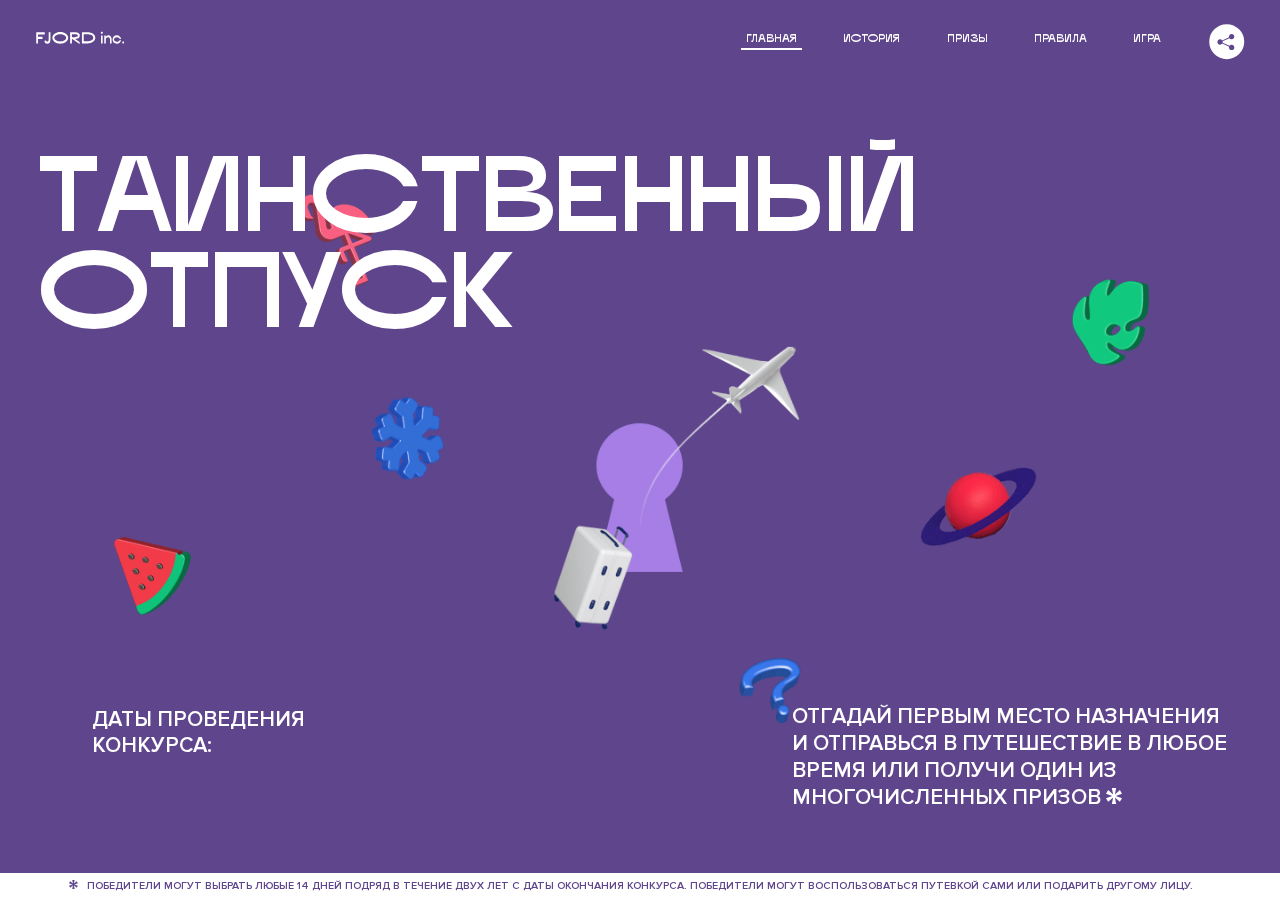
==== commit 353ba723: ":heavy_check_mark: Сборка #12" ====
--- a/12/index.html
+++ b/12/index.html
@@ -618,7 +618,7 @@
           <div class="game__header">
             <h2 class="game__title">Игра</h2>
             <div class="game__counter">
-              <span>05</span>:<span>00</span>
+              <span id="counterMin">05</span>:<span id="counterSec">00</span>
             </div>
           </div>
           <div class="game__body">
@@ -754,39 +754,39 @@
             <span class="visually-hidden">Не угадал!</span>
             <svg xmlns="http://www.w3.org/2000/svg" viewBox="0 0 660.77 109.24">
               <animate id="resultAnimation2" attributeName="stroke-dasharray" from="0 90" to="90 0" dur="0.5s" repeatCount="1" begin="indefinite"></animate>
-              <g transform="translate(0 -50)">
+              <g transform="translate(0 -50)" style="transition: transform 0.1s">
                 <animateTransform attributeName="transform" type="translate" values="0 -50; 0 5; 0 -2; 0 0" begin="resultAnimation2.begin" dur="1.5s" fill="freeze" calcMode="spline" keySplines="0.83,0,0.17,1; 0.22,1,0.36,1; 0.22,1,0.36,1"></animateTransform>
                 <path d="M2.66,92V8H16.1V42.2H53.3V8H66.74V92H53.3V58.64H16.1V92H2.66Z" transform="translate(-2.16 -1.5)" fill="none" stroke="currentColor"></path>
               </g>
-              <g transform="translate(0 -50)">
+              <g transform="translate(0 -50)" style="transition: transform 0.1s">
                 <animateTransform attributeName="transform" type="translate" values="0 -50; 0 5; 0 -2; 0 0" begin="resultAnimation2.begin + 0.05s" dur="1.5s" fill="freeze" calcMode="spline" keySplines="0.83,0,0.17,1; 0.22,1,0.36,1; 0.22,1,0.36,1"></animateTransform>
                 <path d="M147.62,8V24.44H97V41.6h33.6V58H97V75.56h50.64V92H83.54V8h64.08Z" transform="translate(-2.16 -1.5)" fill="none" stroke="currentColor"></path>
               </g>
-              <g transform="translate(0 -50)">
+              <g transform="translate(0 -50)" style="transition: transform 0.1s">
                 <animateTransform attributeName="transform" type="translate" values="0 -50; 0 5; 0 -2; 0 0" begin="resultAnimation2.begin + 0.1s" dur="1.5s" fill="freeze" calcMode="spline" keySplines="0.83,0,0.17,1; 0.22,1,0.36,1; 0.22,1,0.36,1"></animateTransform>
                 <path d="M199.22,8l20.52,42.36L235.34,8h16.44l-31,84H204.38l9.48-25.92L185.78,8h13.44Z" transform="translate(-2.16 -1.5)" fill="none" stroke="currentColor"></path>
               </g>
-              <g transform="translate(0 -50)">
+              <g transform="translate(0 -50)" style="transition: transform 0.1s">
                 <animateTransform attributeName="transform" type="translate" values="0 -50; 0 5; 0 -2; 0 0" begin="resultAnimation2.begin + 0.15s" dur="1.5s" fill="freeze" calcMode="spline" keySplines="0.83,0,0.17,1; 0.22,1,0.36,1; 0.22,1,0.36,1"></animateTransform>
                 <path d="M273.74,24.44V92H260.3V8h50.16V24.44H273.74Z" transform="translate(-2.16 -1.5)" fill="none" stroke="currentColor"></path>
               </g>
-              <g transform="translate(0 -50)">
+              <g transform="translate(0 -50)" style="transition: transform 0.1s">
                 <animateTransform attributeName="transform" type="translate" values="0 -50; 0 5; 0 -2; 0 0" begin="resultAnimation2.begin + 0.2s" dur="1.5s" fill="freeze" calcMode="spline" keySplines="0.83,0,0.17,1; 0.22,1,0.36,1; 0.22,1,0.36,1"></animateTransform>
                 <path d="M307.1,92l28-84h27.12l28.08,84H376.82L369,68.48h-37.8L323.42,92H307.1Zm56.64-40L350.3,11.84,336.86,52h26.88Z" transform="translate(-2.16 -1.5)" fill="none" stroke="currentColor"></path>
               </g>
-              <g transform="translate(0 -50)">
+              <g transform="translate(0 -50)" style="transition: transform 0.1s">
                 <animateTransform attributeName="transform" type="translate" values="0 -50; 0 5; 0 -2; 0 0" begin="resultAnimation2.begin + 0.25s" dur="1.5s" fill="freeze" calcMode="spline" keySplines="0.83,0,0.17,1; 0.22,1,0.36,1; 0.22,1,0.36,1"></animateTransform>
                 <path d="M396.38,110.24V75.56h7.44c4.56-4.68,7.8-18.36,8.76-56L412.94,8h48.6V75.56h10v34.68H456.86V92H411v18.24H396.38ZM448.1,75.56V24.44H425.54v3.12c-0.48,22.44-3.24,37.68-7.2,48H448.1Z" transform="translate(-2.16 -1.5)" fill="none" stroke="currentColor"></path>
               </g>
-              <g transform="translate(0 -50)">
+              <g transform="translate(0 -50)" style="transition: transform 0.1s">
                 <animateTransform attributeName="transform" type="translate" values="0 -50; 0 5; 0 -2; 0 0" begin="resultAnimation2.begin + 0.3s" dur="1.5s" fill="freeze" calcMode="spline" keySplines="0.83,0,0.17,1; 0.22,1,0.36,1; 0.22,1,0.36,1"></animateTransform>
                 <path d="M477.74,92l28-84h27.12L560.9,92H547.46l-7.8-23.52h-37.8L494.06,92H477.74Zm56.64-40-13.44-40.2L507.5,52h26.88Z" transform="translate(-2.16 -1.5)" fill="none" stroke="currentColor"></path>
               </g>
-              <g transform="translate(0 -50)">
+              <g transform="translate(0 -50)" style="transition: transform 0.1s">
                 <animateTransform attributeName="transform" type="translate" values="0 -50; 0 5; 0 -2; 0 0" begin="resultAnimation2.begin + 0.35s" dur="1.5s" fill="freeze" calcMode="spline" keySplines="0.83,0,0.17,1; 0.22,1,0.36,1; 0.22,1,0.36,1"></animateTransform>
                 <path d="M568.7,76.88a13.77,13.77,0,0,0,5,1c6.6,0,10.44-6.24,12-58.32L586.22,8h46.2V92H619V24.44H598.82l-0.12,3.12C597.14,81,589,94.4,573.74,94.4a28.55,28.55,0,0,1-6.72-.84Z" transform="translate(-2.16 -1.5)" fill="none" stroke="currentColor"></path>
               </g>
-              <g transform="translate(0 -50)">
+              <g transform="translate(0 -50)" style="transition: transform 0.1s">
                 <animateTransform attributeName="transform" type="translate" values="0 -50; 0 5; 0 -2; 0 0" begin="resultAnimation2.begin + 0.4s" dur="1.5s" fill="freeze" calcMode="spline" keySplines="0.83,0,0.17,1; 0.22,1,0.36,1; 0.22,1,0.36,1"></animateTransform>
                 <path d="M646.1,70.4L647.54,2H661l1.44,68.4H646.1Zm8.28,6.36c4.8,0,8,3.24,8,8.16a8,8,0,0,1-16.08,0C646.34,80,649.58,76.76,654.38,76.76Z" transform="translate(-2.16 -1.5)" fill="none" stroke="currentColor"></path>
               </g>
